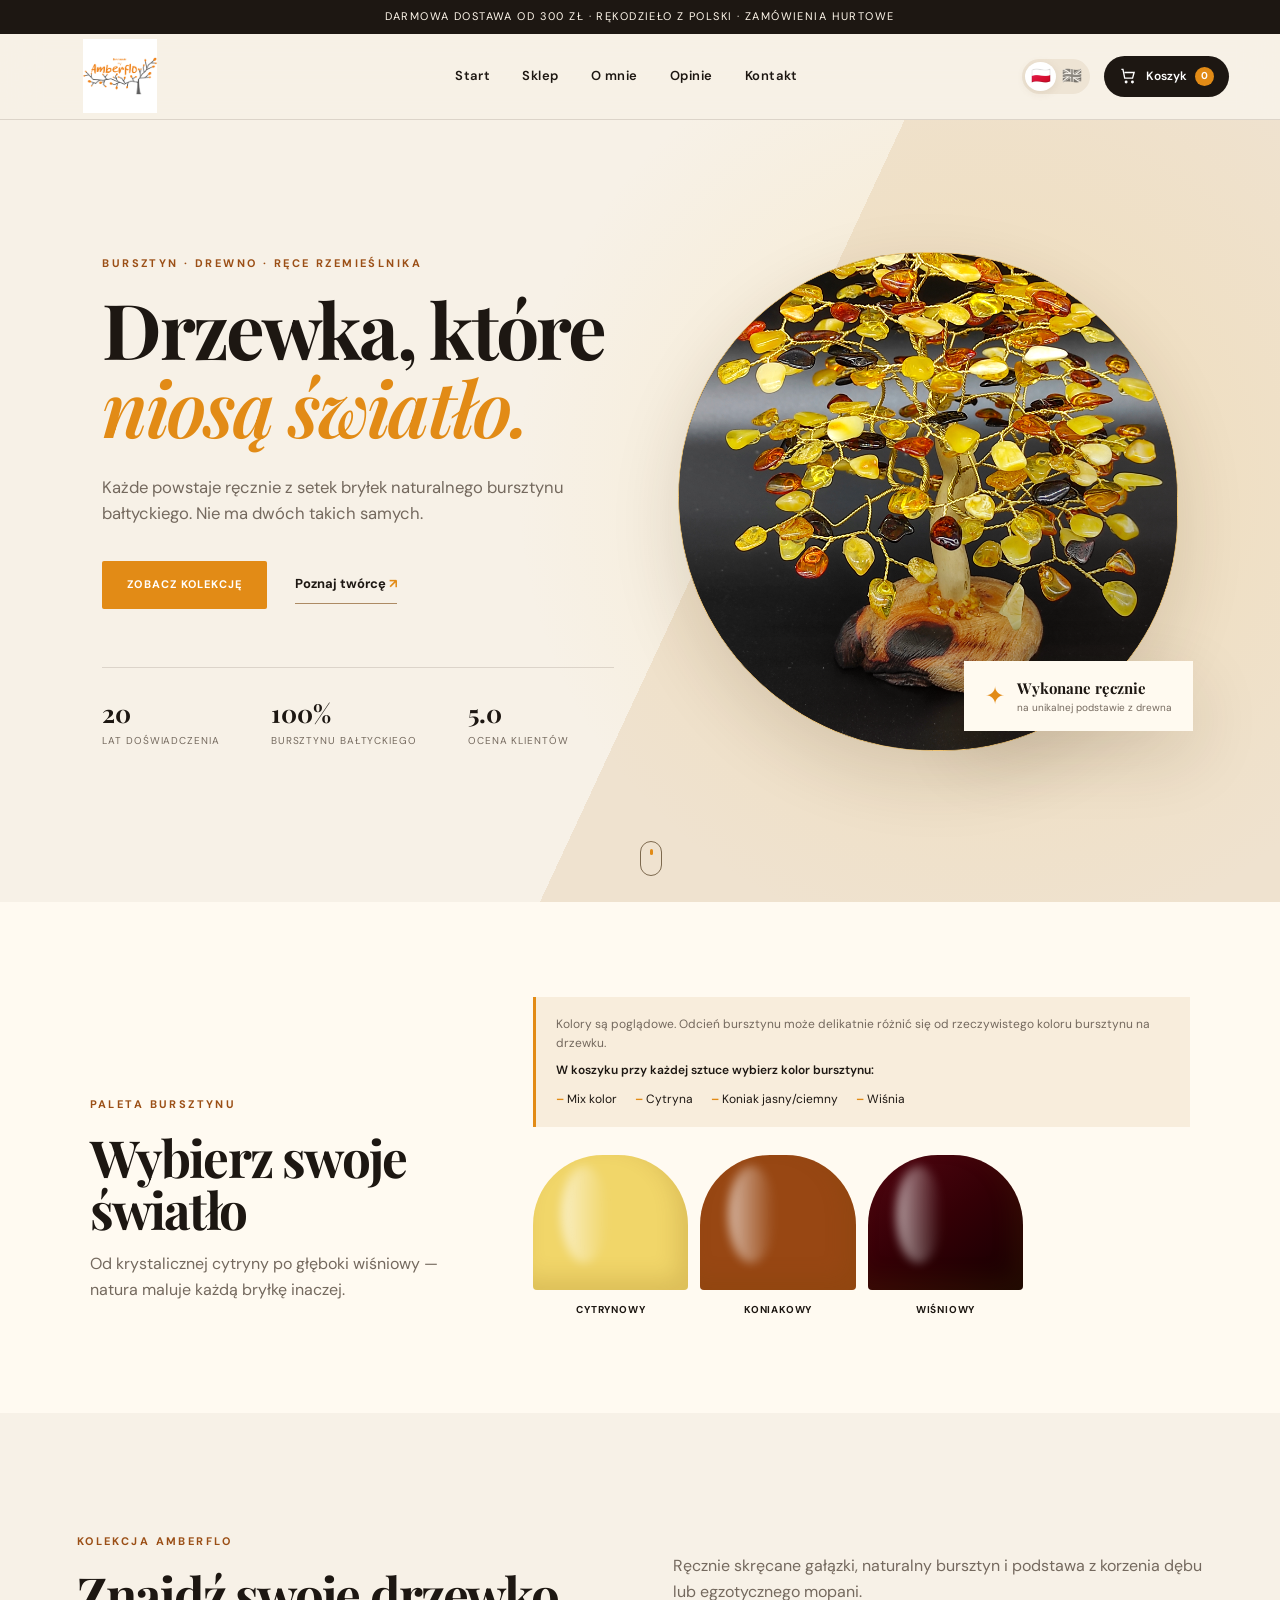
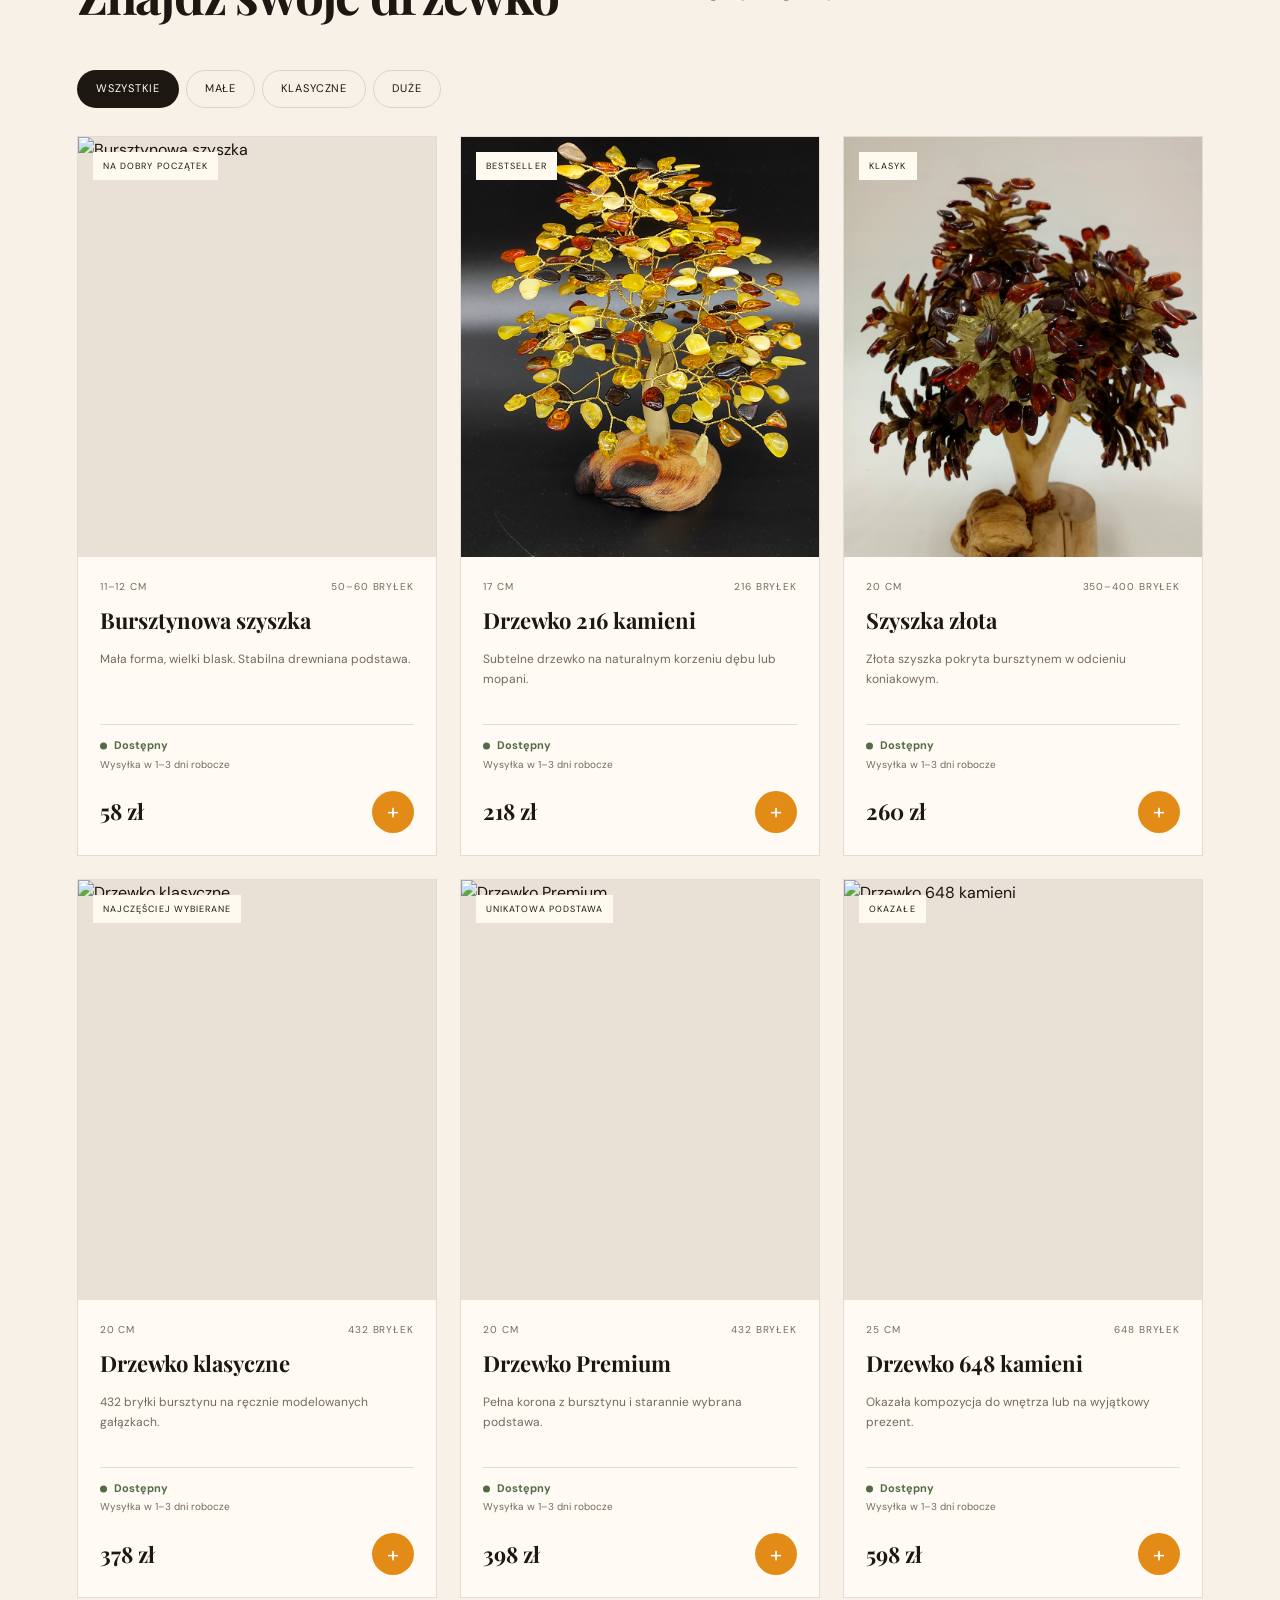
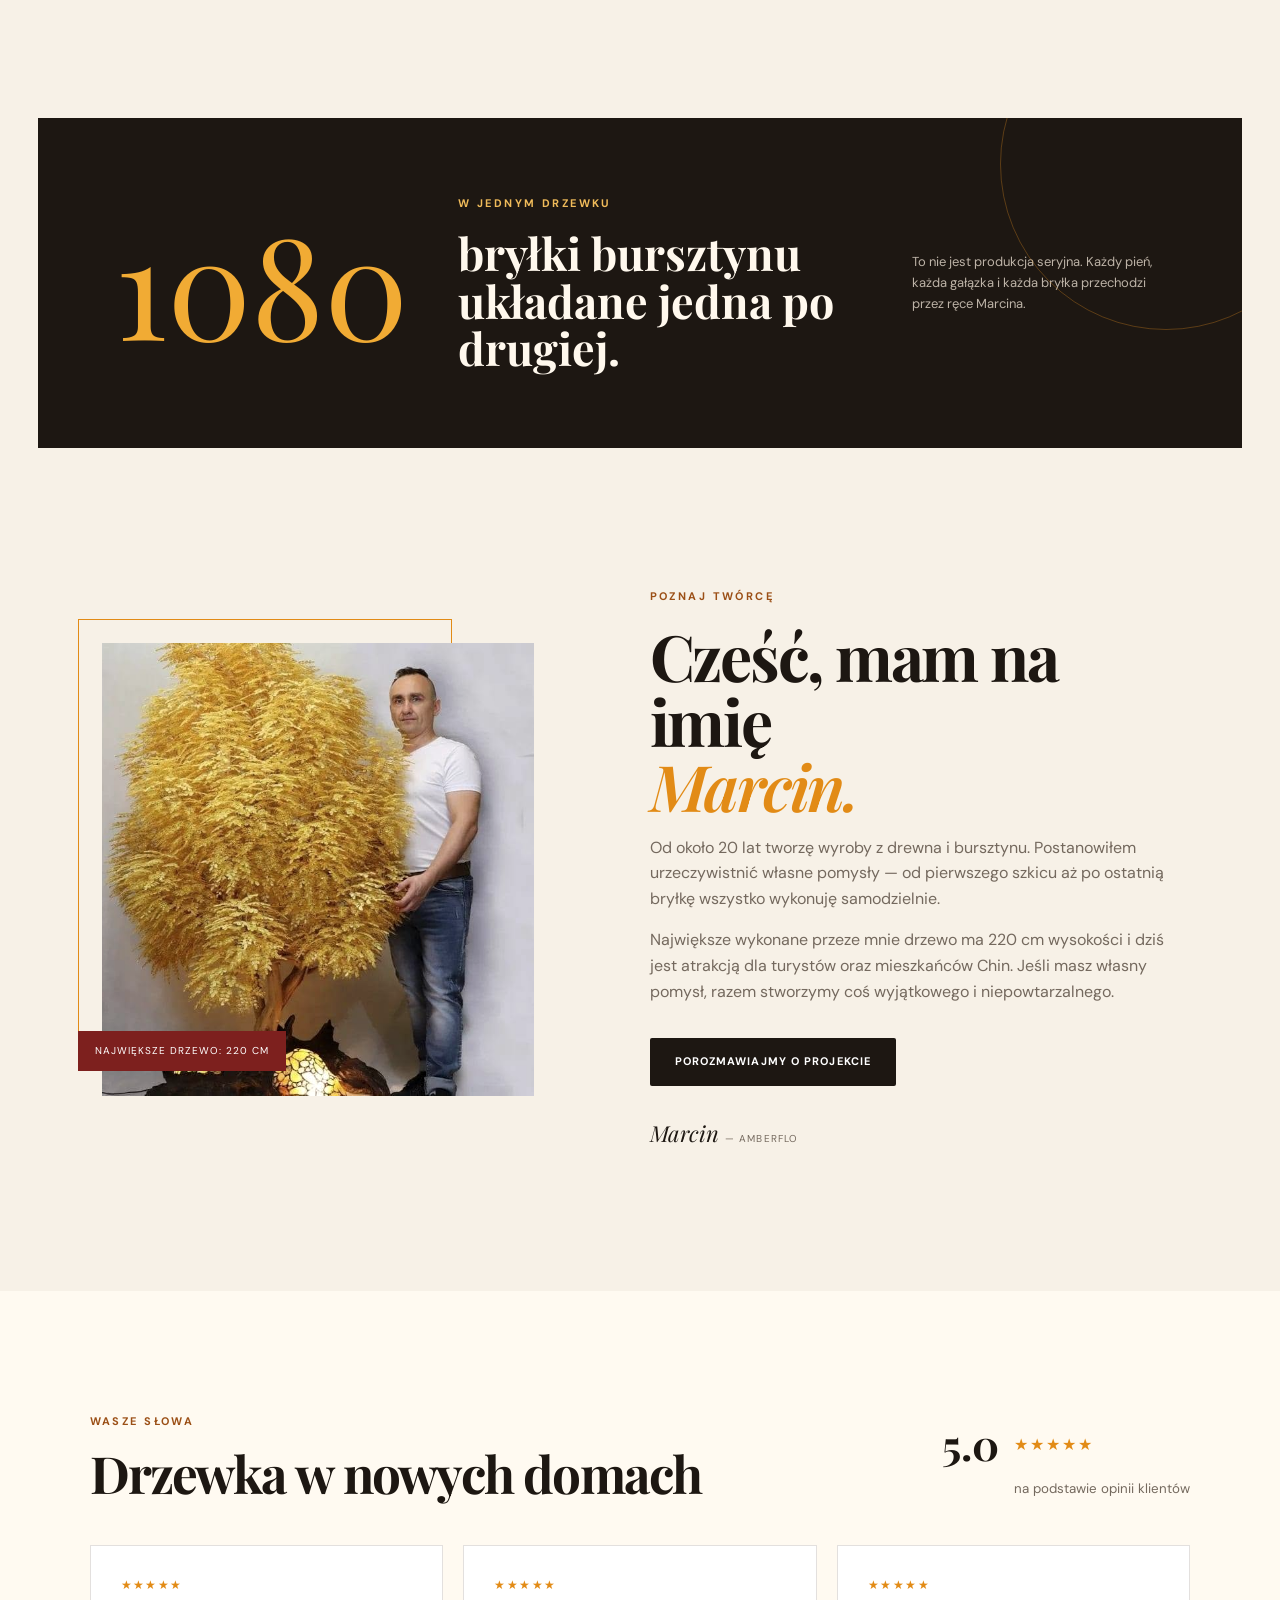
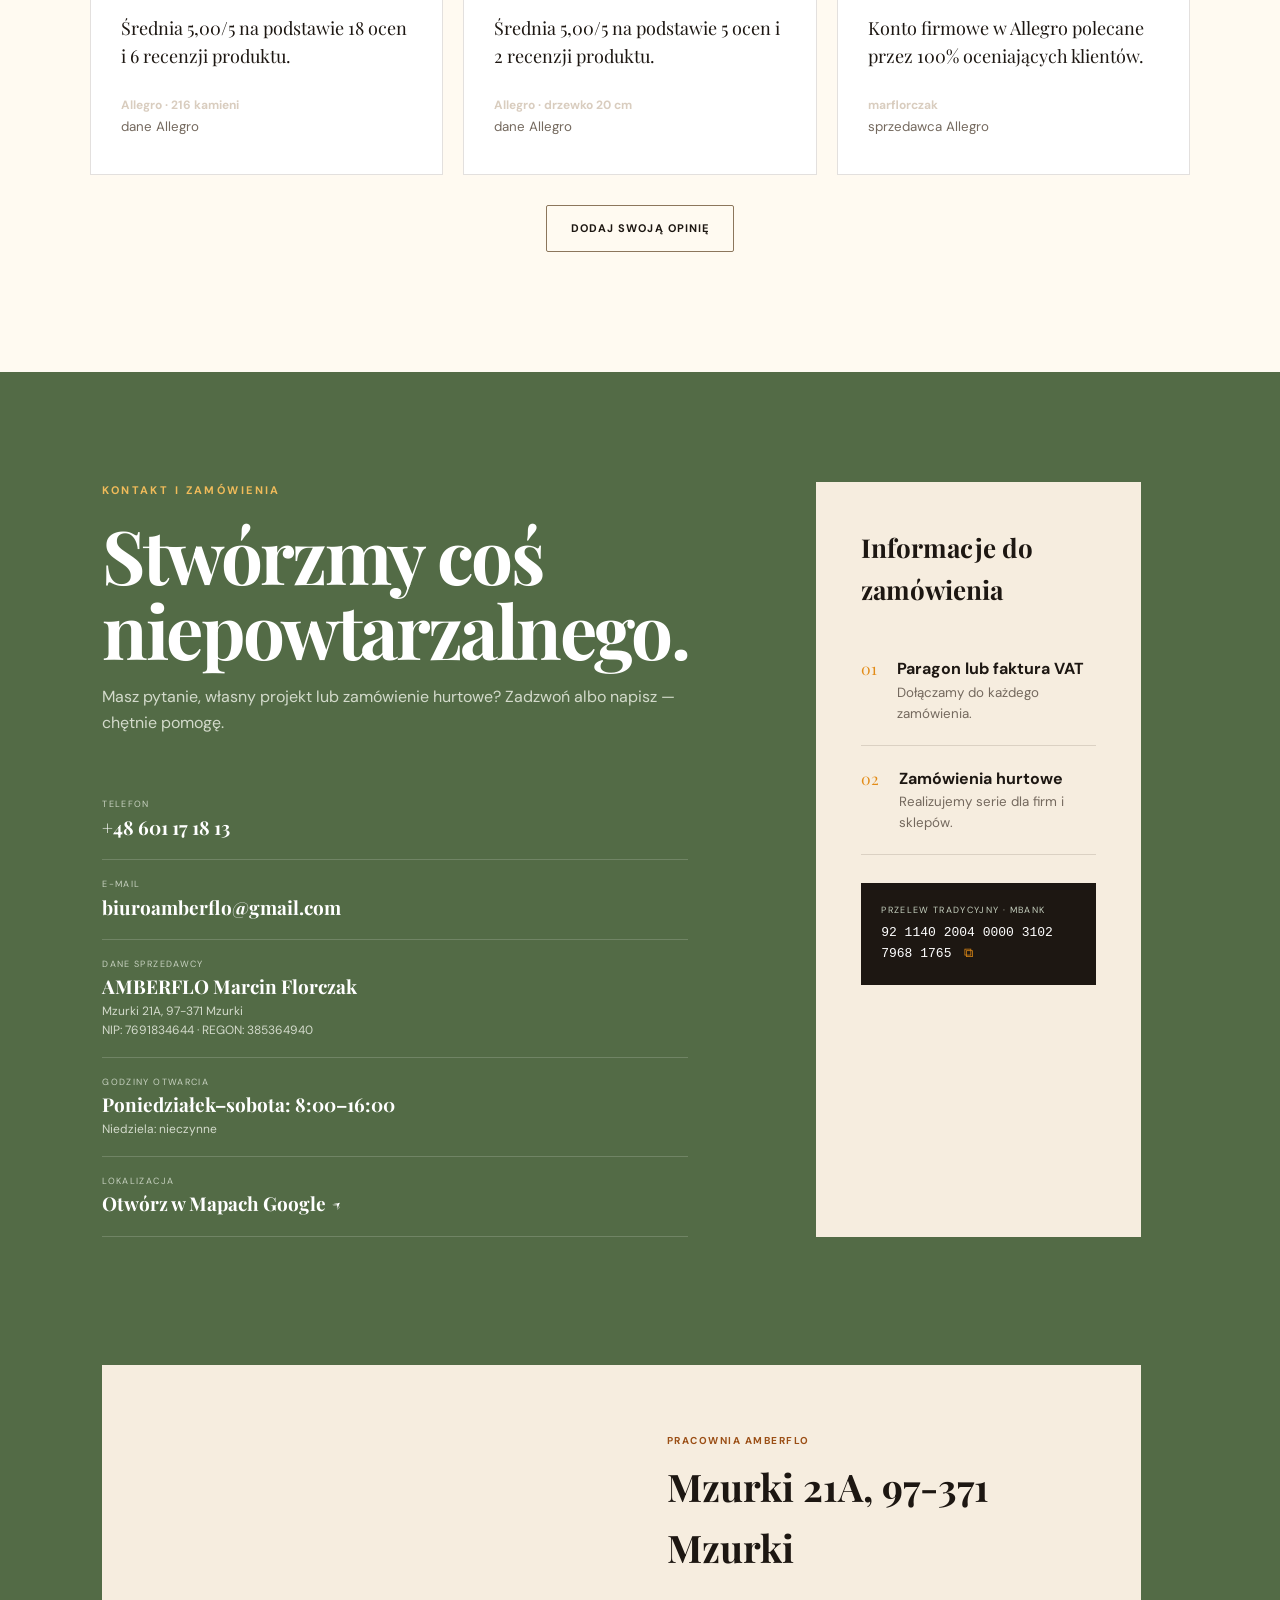
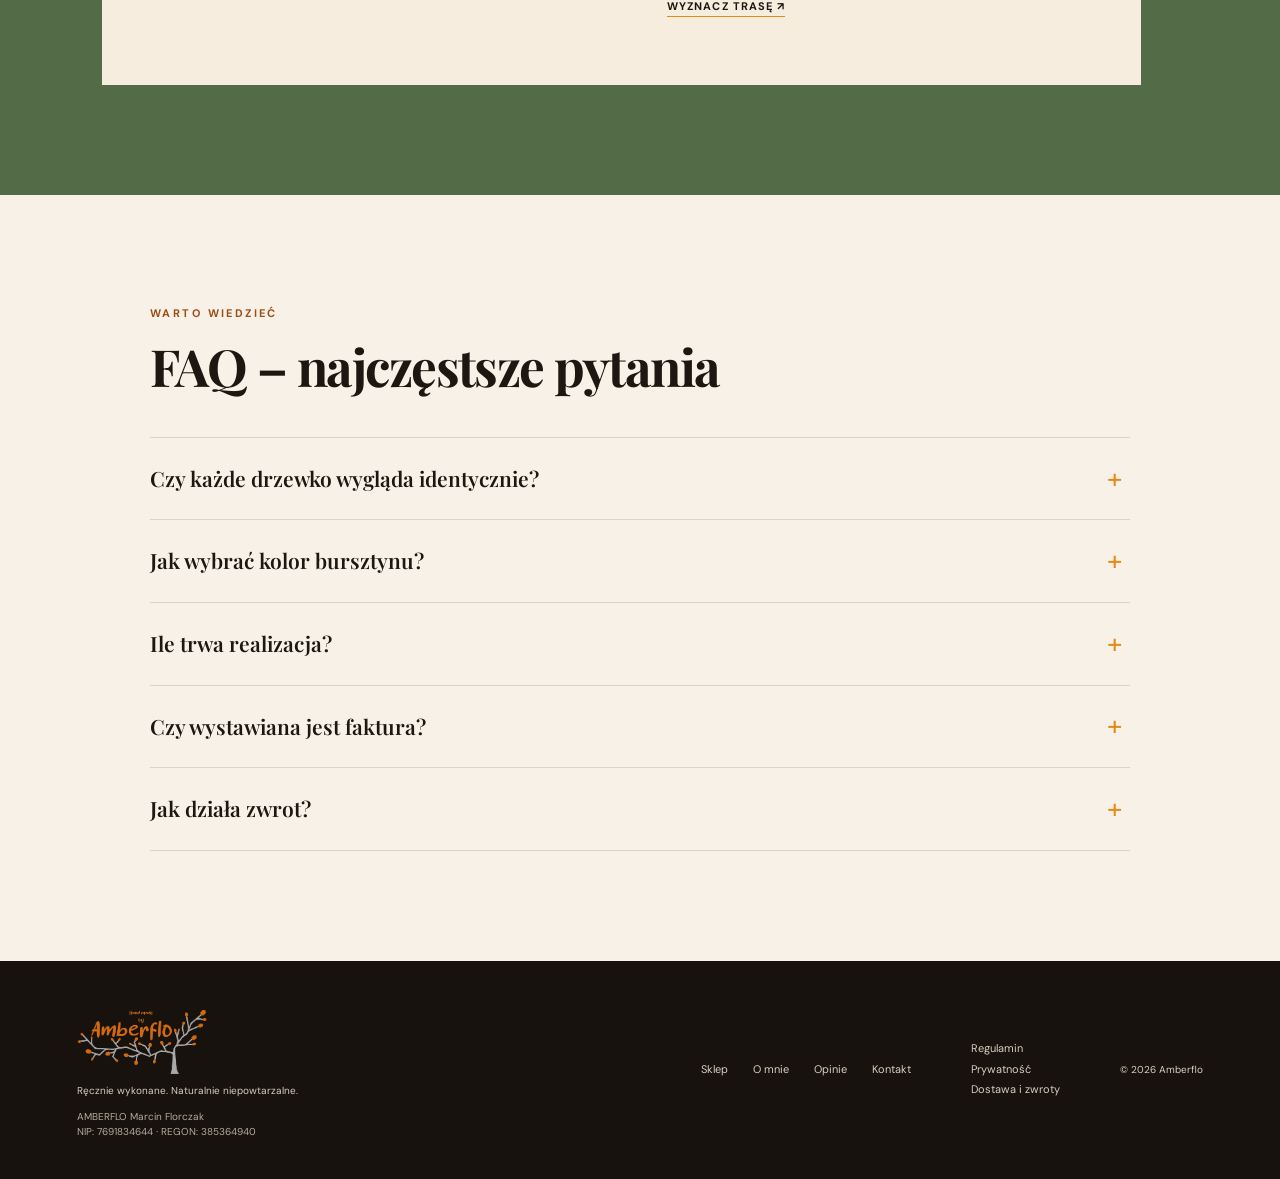
==== index.html @ eba9f3c6 "Lepsze opisy, dostepnosc produktow i FAQ" ====
<!doctype html>
<html lang="pl">
<head>
  <meta charset="UTF-8">
  <meta name="viewport" content="width=device-width, initial-scale=1.0">
  <meta name="description" content="Amberflo to ręcznie wykonywane drzewka szczęścia z naturalnego bursztynu bałtyckiego. Oryginalne dekoracje i prezenty tworzone w Polsce.">
  <meta name="robots" content="index,follow,max-image-preview:large">
  <meta name="theme-color" content="#1d1712">
  <meta property="og:type" content="website">
  <meta property="og:locale" content="pl_PL">
  <meta property="og:site_name" content="Amberflo">
  <meta property="og:title" content="Amberflo – drzewka szczęścia z bursztynu bałtyckiego">
  <meta property="og:description" content="Ręcznie wykonywane drzewka szczęścia z naturalnego bursztynu bałtyckiego – wyjątkowy prezent i dekoracja.">
  <meta property="og:url" content="https://amberflo.pl/">
  <meta property="og:image" content="https://amberflo.pl/assets/drzewko-216-glowne.webp">
  <meta property="og:image:alt" content="Ręcznie wykonane drzewko szczęścia z bursztynu Amberflo">
  <meta name="twitter:card" content="summary_large_image">
  <meta name="twitter:title" content="Amberflo – drzewka szczęścia z bursztynu">
  <meta name="twitter:description" content="Ręcznie wykonywane dekoracje z naturalnego bursztynu bałtyckiego.">
  <meta name="twitter:image" content="https://amberflo.pl/assets/drzewko-216-glowne.webp">
  <title>Amberflo – drzewka szczęścia z bursztynu bałtyckiego</title>
  <link rel="canonical" href="https://amberflo.pl/">
  <link rel="icon" href="/LOGO.png" type="image/png">
  <script type="application/ld+json">
  {
    "@context": "https://schema.org",
    "@graph": [
      {
        "@type": "WebSite",
        "@id": "https://amberflo.pl/#website",
        "url": "https://amberflo.pl/",
        "name": "Amberflo",
        "alternateName": "Amberflo Bursztyn",
        "inLanguage": "pl-PL"
      },
      {
        "@type": "OnlineStore",
        "@id": "https://amberflo.pl/#store",
        "name": "Amberflo",
        "legalName": "AMBERFLO Marcin Florczak",
        "url": "https://amberflo.pl/",
        "logo": "https://amberflo.pl/LOGO.png",
        "image": "https://amberflo.pl/assets/drzewko-216-glowne.webp",
        "description": "Ręcznie wykonywane drzewka szczęścia z naturalnego bursztynu bałtyckiego i drewna.",
        "email": "biuroamberflo@gmail.com",
        "telephone": "+48601171813",
        "taxID": "7691834644",
        "identifier": {
          "@type": "PropertyValue",
          "propertyID": "REGON",
          "value": "385364940"
        },
        "address": {
          "@type": "PostalAddress",
          "streetAddress": "Mzurki 21A",
          "postalCode": "97-371",
          "addressLocality": "Mzurki",
          "addressCountry": "PL"
        },
        "sameAs": [
          "https://allegro.pl/uzytkownik/marflorczak"
        ],
        "openingHoursSpecification": [
          {
            "@type": "OpeningHoursSpecification",
            "dayOfWeek": ["Monday", "Tuesday", "Wednesday", "Thursday", "Friday", "Saturday"],
            "opens": "08:00",
            "closes": "16:00"
          }
        ],
        "hasMerchantReturnPolicy": {
          "@type": "MerchantReturnPolicy",
          "applicableCountry": "PL",
          "returnPolicyCountry": "PL",
          "returnPolicyCategory": "https://schema.org/MerchantReturnFiniteReturnWindow",
          "merchantReturnDays": 14,
          "returnMethod": "https://schema.org/ReturnByMail",
          "returnFees": "https://schema.org/ReturnShippingFees"
        }
      }
    ]
  }
  </script>
  <link rel="preconnect" href="https://fonts.googleapis.com">
  <link rel="preconnect" href="https://fonts.gstatic.com" crossorigin>
  <link href="https://fonts.googleapis.com/css2?family=DM+Sans:wght@400;500;600;700&family=Playfair+Display:ital,wght@0,600;0,700;1,600&display=swap" rel="stylesheet">
  <link rel="stylesheet" href="styles.css?v=15">
  <link rel="stylesheet" href="map.css">
  <link rel="stylesheet" href="gallery.css">
  <link rel="stylesheet" href="shipping.css?v=5">
  <script src="config.js?v=5" defer></script>
  <script src="products.js" defer></script>
  <script src="app.js?v=23" defer></script>
  <script src="shipping.js?v=6" defer></script>
</head>
<body>
  <div class="announcement" data-i18n="announcement">Darmowa dostawa od 300 zł · Rękodzieło z Polski · Zamówienia hurtowe</div>

  <header class="site-header">
    <a class="brand" href="#start" aria-label="Amberflo — strona główna">
      <img src="LOGO.png" alt="Amberflo">
    </a>
    <button class="menu-toggle" aria-expanded="false" aria-label="Otwórz menu"><span></span><span></span></button>
    <nav class="main-nav" aria-label="Główna nawigacja">
      <a href="#start" data-i18n="navHome">Start</a>
      <a href="#sklep" data-i18n="navShop">Sklep</a>
      <a href="#o-mnie" data-i18n="navAbout">O mnie</a>
      <a href="#opinie" data-i18n="navReviews">Opinie</a>
      <a href="#kontakt" data-i18n="navContact">Kontakt</a>
    </nav>
    <div class="header-actions">
      <div class="language-switch" role="group" aria-label="Wybierz język">
        <button class="lang-btn active" data-lang="pl" aria-label="Polski" title="Polski">🇵🇱</button>
        <button class="lang-btn" data-lang="en" aria-label="English" title="English">🇬🇧</button>
      </div>
      <button class="cart-button" id="cartButton" aria-label="Otwórz koszyk">
        <svg viewBox="0 0 24 24" aria-hidden="true"><path d="M3 3h2l2.2 11h9.9l2-7H7M9 20a1 1 0 1 0 0-2 1 1 0 0 0 0 2Zm8 0a1 1 0 1 0 0-2 1 1 0 0 0 0 2Z"/></svg>
        <span data-i18n="cart">Koszyk</span><b id="cartCount">0</b>
      </button>
    </div>
  </header>

  <main>
    <section class="hero" id="start">
      <div class="hero-glow"></div>
      <div class="hero-copy reveal">
        <p class="eyebrow" data-i18n="heroEyebrow">Bursztyn · drewno · ręce rzemieślnika</p>
        <h1 data-i18n="heroTitle">Drzewka, które<br><em>niosą światło.</em></h1>
        <p class="hero-lead" data-i18n="heroLead">Każde powstaje ręcznie z setek bryłek naturalnego bursztynu bałtyckiego. Nie ma dwóch takich samych.</p>
        <div class="hero-buttons">
          <a class="button button-primary" href="#sklep" data-i18n="seeCollection">Zobacz kolekcję</a>
          <a class="text-link" href="#o-mnie"><span data-i18n="meetMaker">Poznaj twórcę</span> <b>↗</b></a>
        </div>
        <div class="hero-proof">
          <div><strong>20</strong><span data-i18n="years">lat doświadczenia</span></div>
          <div><strong>100%</strong><span data-i18n="balticAmber">bursztynu bałtyckiego</span></div>
          <div><strong>5.0</strong><span data-i18n="customerRating">ocena klientów</span></div>
        </div>
      </div>
      <div class="hero-visual reveal">
        <div class="hero-image-wrap">
          <img src="assets/drzewko-216-glowne.webp" alt="Ręcznie wykonane drzewko szczęścia z bursztynu">
          <span class="orbit orbit-one"></span><span class="orbit orbit-two"></span>
        </div>
        <div class="hero-note"><span>✦</span><p><b data-i18n="handmade">Wykonane ręcznie</b><small data-i18n="uniqueBase">na unikalnej podstawie z drewna</small></p></div>
      </div>
      <a class="scroll-cue" href="#sklep" aria-label="Przewiń do sklepu"><span></span></a>
    </section>

    <section class="color-story">
      <div class="color-intro reveal">
        <p class="eyebrow" data-i18n="amberPalette">Paleta bursztynu</p>
        <h2 data-i18n="chooseColor">Wybierz swoje światło</h2>
        <p data-i18n="colorText">Od krystalicznej cytryny po głęboki wiśniowy — natura maluje każdą bryłkę inaczej.</p>
      </div>
      <div class="color-options">
        <div class="color-guidance" data-i18n="colorOrderInfo">
          <p>Kolory są poglądowe. Odcień bursztynu może delikatnie różnić się od rzeczywistego koloru bursztynu na drzewku.</p>
          <p>W koszyku przy każdej sztuce wybierz kolor bursztynu:</p>
          <ul><li>Mix kolor</li><li>Cytryna</li><li>Koniak jasny/ciemny</li><li>Wiśnia</li></ul>
        </div>
        <div class="swatches" id="swatches"></div>
      </div>
    </section>

    <section class="shop-section" id="sklep">
      <div class="section-heading reveal">
        <div><p class="eyebrow" data-i18n="collectionEyebrow">Kolekcja Amberflo</p><h2 data-i18n="shopTitle">Znajdź swoje drzewko</h2></div>
        <p data-i18n="shopIntro">Ręcznie skręcane gałązki, naturalny bursztyn i podstawa z korzenia dębu lub egzotycznego mopani.</p>
      </div>
      <div class="filter-row" id="filterRow">
        <button class="filter active" data-filter="all" data-i18n="all">Wszystkie</button>
        <button class="filter" data-filter="small" data-i18n="small">Małe</button>
        <button class="filter" data-filter="classic" data-i18n="classic">Klasyczne</button>
        <button class="filter" data-filter="large" data-i18n="large">Duże</button>
      </div>
      <div class="product-grid" id="productGrid"></div>
    </section>

    <section class="craft-banner reveal">
      <div class="craft-number">1080</div>
      <div><p class="eyebrow light" data-i18n="inOneTree">W jednym drzewku</p><h2 data-i18n="piecesTitle">bryłki bursztynu<br>układane jedna po drugiej.</h2></div>
      <p data-i18n="piecesText">To nie jest produkcja seryjna. Każdy pień, każda gałązka i każda bryłka przechodzi przez ręce Marcina.</p>
    </section>

    <section class="about-section" id="o-mnie">
      <div class="about-photo reveal"><img src="Zdjęcie_profilowe.jpg" alt="Marcin, twórca Amberflo, przy dużym bursztynowym drzewie"><span class="photo-caption" data-i18n="largestTree">Największe drzewo: 220 cm</span></div>
      <div class="about-copy reveal">
        <p class="eyebrow" data-i18n="meetEyebrow">Poznaj twórcę</p>
        <h2><span data-i18n="hello">Cześć, mam na imię</span><br><em>Marcin.</em></h2>
        <p data-i18n="aboutP1">Od około 20 lat tworzę wyroby z drewna i bursztynu. Postanowiłem urzeczywistnić własne pomysły — od pierwszego szkicu aż po ostatnią bryłkę wszystko wykonuję samodzielnie.</p>
        <p data-i18n="aboutP2">Największe wykonane przeze mnie drzewo ma 220 cm wysokości i dziś jest atrakcją dla turystów oraz mieszkańców Chin. Jeśli masz własny pomysł, razem stworzymy coś wyjątkowego i niepowtarzalnego.</p>
        <a class="button button-dark" href="#kontakt" data-i18n="talkProject">Porozmawiajmy o projekcie</a>
        <div class="signature">Marcin <span>— Amberflo</span></div>
      </div>
    </section>

    <section class="reviews-section" id="opinie">
      <div class="reviews-head reveal">
        <div><p class="eyebrow" data-i18n="reviewsEyebrow">Wasze słowa</p><h2 data-i18n="reviewsTitle">Drzewka w nowych domach</h2></div>
        <div class="rating-summary"><strong>5.0</strong><span>★★★★★</span><small data-i18n="basedOn">na podstawie opinii klientów</small></div>
      </div>
      <div class="reviews-grid" id="reviewsGrid"></div>
      <button class="button button-outline" id="openReview" data-i18n="addReview">Dodaj swoją opinię</button>
    </section>

    <section class="contact-section" id="kontakt">
      <div class="contact-copy reveal">
        <p class="eyebrow light" data-i18n="contactEyebrow">Kontakt i zamówienia</p>
        <h2 data-i18n="contactTitle">Stwórzmy coś<br>niepowtarzalnego.</h2>
        <p data-i18n="contactLead">Masz pytanie, własny projekt lub zamówienie hurtowe? Zadzwoń albo napisz — chętnie pomogę.</p>
        <div class="contact-links">
          <a href="tel:+48601171813"><span>Telefon</span><b>+48 601 17 18 13</b></a>
          <a href="mailto:biuroamberflo@gmail.com"><span>E-mail</span><b>biuroamberflo@gmail.com</b></a>
          <div class="contact-business">
            <span data-i18n="sellerDetails">Dane sprzedawcy</span>
            <b>AMBERFLO Marcin Florczak</b>
            <small>Mzurki 21A, 97-371 Mzurki</small>
            <small>NIP: 7691834644 · REGON: 385364940</small>
          </div>
          <div class="contact-hours"><span data-i18n="openingHours">Godziny otwarcia</span><b data-i18n="openingHoursValue">Poniedziałek–sobota: 8:00–16:00</b><small data-i18n="closedSunday">Niedziela: nieczynne</small></div>
          <a href="https://share.google/VyxCHpI981VujpAzx" target="_blank" rel="noreferrer"><span data-i18n="location">Lokalizacja</span><b data-i18n="openMap">Otwórz w Mapach Google ↗</b></a>
        </div>
      </div>
      <div class="order-info reveal">
        <h3 data-i18n="orderInfo">Informacje do zamówienia</h3>
        <div class="info-row"><span>01</span><p><b data-i18n="invoiceTitle">Paragon lub faktura VAT</b><small data-i18n="invoiceText">Dołączamy do każdego zamówienia.</small></p></div>
        <div class="info-row"><span>02</span><p><b data-i18n="wholesaleTitle">Zamówienia hurtowe</b><small data-i18n="wholesaleText">Realizujemy serie dla firm i sklepów.</small></p></div>
        <div class="bank-box"><small data-i18n="bankTransfer">Przelew tradycyjny · mBank</small><button class="copy-account" data-account="92114020040000310279681765">92 1140 2004 0000 3102 7968 1765 <span>⧉</span></button></div>
      </div>
      <div class="map-card reveal">
        <iframe title="Lokalizacja firmy Amberflo" src="https://www.google.com/maps?q=Amberflo%20Marcin%20Florczak%2C%20Mzurki%2021A%2C%2097-371&output=embed" loading="lazy" referrerpolicy="no-referrer-when-downgrade"></iframe>
        <div><span data-i18n="workshop">Pracownia Amberflo</span><b>Mzurki 21A, 97-371 Mzurki</b><a href="https://share.google/VyxCHpI981VujpAzx" target="_blank" rel="noreferrer" data-i18n="directions">Wyznacz trasę ↗</a></div>
      </div>
    </section>

    <section class="faq-section" id="faq">
      <div class="faq-shell">
        <div class="faq-head reveal">
          <p class="eyebrow" data-i18n="faqEyebrow">Warto wiedzieć</p>
          <h2 data-i18n="faqTitle">FAQ – najczęstsze pytania</h2>
        </div>
        <div class="faq-list reveal">
          <details class="faq-item">
            <summary data-i18n="faqQ1">Czy każde drzewko wygląda identycznie?</summary>
            <div class="faq-answer" data-i18n="faqA1">Nie. Każde drzewko jest wykonywane ręcznie. Naturalna podstawa, kształt gałązek i ułożenie bursztynu mogą delikatnie różnić się od egzemplarza przedstawionego na zdjęciach.</div>
          </details>
          <details class="faq-item">
            <summary data-i18n="faqQ2">Jak wybrać kolor bursztynu?</summary>
            <div class="faq-answer" data-i18n="faqA2">Po dodaniu produktu do koszyka wybierz kolor osobno dla każdej sztuki: Mix kolor, Cytryna, Koniak jasny/ciemny lub Wiśnia. Przedstawione kolory są poglądowe.</div>
          </details>
          <details class="faq-item">
            <summary data-i18n="faqQ3">Ile trwa realizacja?</summary>
            <div class="faq-answer" data-i18n="faqA3">Aktualny czas realizacji jest podany przy każdym produkcie. Standardowo wysyłka następuje w ciągu 1–3 dni roboczych. Termin zamówień indywidualnych i hurtowych ustalamy osobno.</div>
          </details>
          <details class="faq-item">
            <summary data-i18n="faqQ4">Czy wystawiana jest faktura?</summary>
            <div class="faq-answer" data-i18n="faqA4">Tak. Podczas składania zamówienia możesz wybrać paragon albo fakturę VAT. Po wybraniu faktury pojawią się pola na dane nabywcy i NIP.</div>
          </details>
          <details class="faq-item">
            <summary data-i18n="faqQ5">Jak działa zwrot?</summary>
            <div class="faq-answer" data-i18n="faqA5">W przypadku standardowego produktu poinformuj nas o odstąpieniu w ciągu 14 dni od jego otrzymania, a następnie odeślij odpowiednio zabezpieczony produkt. Produkty wykonane według indywidualnej specyfikacji mogą nie podlegać zwrotowi. Szczegóły znajdziesz w dokumencie <a href="dostawa-i-zwroty.html">Dostawa i zwroty</a>.</div>
          </details>
        </div>
      </div>
    </section>
  </main>

  <footer>
    <div><img src="LOGO.png" alt="Amberflo"><p data-i18n="footerLine">Ręcznie wykonane. Naturalnie niepowtarzalne.</p><p class="footer-company-details">AMBERFLO Marcin Florczak<br>NIP: 7691834644 · REGON: 385364940</p></div>
    <nav><a href="#sklep" data-i18n="navShop">Sklep</a><a href="#o-mnie" data-i18n="navAbout">O mnie</a><a href="#opinie" data-i18n="navReviews">Opinie</a><a href="#kontakt" data-i18n="navContact">Kontakt</a></nav>
    <nav class="legal-links"><a href="regulamin.html">Regulamin</a><a href="polityka-prywatnosci.html">Prywatność</a><a href="dostawa-i-zwroty.html">Dostawa i zwroty</a></nav>
    <p>© <span id="year"></span> Amberflo</p>
  </footer>

  <div class="drawer-overlay" id="drawerOverlay"></div>
  <aside class="cart-drawer" id="cartDrawer" aria-hidden="true" aria-label="Koszyk">
    <div class="drawer-head"><div><p class="eyebrow" data-i18n="yourCart">Twój koszyk</p><h2 data-i18n="selectedTreasures">Wybrane skarby</h2></div><button class="icon-button" id="closeCart" aria-label="Zamknij koszyk">×</button></div>
    <div class="cart-items" id="cartItems"></div>
    <div class="cart-empty" id="cartEmpty"><span>◇</span><h3 data-i18n="emptyCart">Koszyk jest pusty</h3><p data-i18n="emptyText">Wybierz drzewko, które przyciągnęło Twój wzrok.</p></div>
    <div class="cart-summary" id="cartSummary">
      <div><span data-i18n="subtotal">Suma</span><strong id="cartTotal">0 zł</strong></div>
      <small data-i18n="deliveryCalc">Koszt dostawy obliczymy przy zamówieniu.</small>
      <button class="button button-primary full" id="checkoutButton" data-i18n="goCheckout">Przejdź do zamówienia</button>
    </div>
  </aside>

  <dialog class="modal" id="productModal"><button class="modal-close" aria-label="Zamknij">×</button><div id="productModalContent"></div></dialog>
  <dialog class="modal review-photo-modal" id="reviewPhotoModal">
    <button class="modal-close" aria-label="Zamknij">×</button>
    <div class="review-photo-stage">
      <button class="gallery-arrow prev" data-review-gallery-nav="-1" aria-label="Poprzednie zdjęcie">‹</button>
      <img id="reviewPhotoImage" src="" alt="Zdjęcie dodane do opinii">
      <button class="gallery-arrow next" data-review-gallery-nav="1" aria-label="Następne zdjęcie">›</button>
      <span class="gallery-counter" id="reviewPhotoCounter">1 / 1</span>
    </div>
    <div class="review-photo-thumbs" id="reviewPhotoThumbs"></div>
  </dialog>
  <dialog class="modal form-modal" id="reviewModal">
    <button class="modal-close" aria-label="Zamknij">×</button>
    <p class="eyebrow" data-i18n="yourOpinion">Twoja opinia</p><h2 data-i18n="shareExperience">Podziel się wrażeniami</h2>
    <form id="reviewForm">
      <label><span data-i18n="nameLabel">Imię</span><input name="name" required maxlength="50" autocomplete="name"></label>
      <label><span data-i18n="emailLabel">E-mail (nie będzie widoczny)</span><input name="email" type="email" required autocomplete="email"></label>
      <fieldset><legend data-i18n="ratingLabel">Ocena</legend><div class="star-input"><input type="radio" id="s5" name="rating" value="5" checked><label for="s5">★</label><input type="radio" id="s4" name="rating" value="4"><label for="s4">★</label><input type="radio" id="s3" name="rating" value="3"><label for="s3">★</label><input type="radio" id="s2" name="rating" value="2"><label for="s2">★</label><input type="radio" id="s1" name="rating" value="1"><label for="s1">★</label></div></fieldset>
      <label><span data-i18n="reviewLabel">Treść opinii</span><textarea name="content" rows="5" required minlength="5" maxlength="700"></textarea></label>
      <label class="review-photo-field"><span data-i18n="reviewPhotosLabel">Zdjęcia do opinii</span><input name="photos" type="file" accept="image/jpeg,image/png,image/webp,image/gif,image/avif" multiple><small data-i18n="reviewPhotosHint">Możesz dodać maksymalnie 4 zdjęcia: JPG, PNG, WEBP, GIF lub AVIF. Jedno zdjęcie maks. 8 MB.</small></label>
      <button class="button button-primary full" type="submit" data-i18n="sendReview">Wyślij opinię</button>
      <p class="form-status" id="reviewStatus"></p>
    </form>
  </dialog>

  <dialog class="modal form-modal checkout-modal" id="checkoutModal">
    <button class="modal-close" aria-label="Zamknij">×</button>
    <p class="eyebrow" data-i18n="checkoutEyebrow">Finalizacja</p><h2 data-i18n="orderTitle">Dane zamówienia</h2>
    <form id="checkoutForm">
      <div class="form-grid"><label><span data-i18n="nameLabel">Imię i nazwisko</span><input name="name" required autocomplete="name"></label><label><span data-i18n="phoneLabel">Telefon</span><input name="phone" required autocomplete="tel"></label></div>
      <label><span>E-mail</span><input name="email" type="email" required autocomplete="email"></label>
      <label><span data-i18n="addressLabel">Adres dostawy</span><textarea name="address" rows="3" required autocomplete="street-address"></textarea></label>
      <fieldset class="document-choice">
        <legend data-i18n="documentLabel">Dokument sprzedaży</legend>
        <label class="payment-option"><input type="radio" name="document_type" value="receipt" checked><span><b data-i18n="receiptOption">Paragon</b><small data-i18n="receiptHint">Dla osoby prywatnej</small></span></label>
        <label class="payment-option"><input type="radio" name="document_type" value="invoice"><span><b data-i18n="invoiceOption">Faktura VAT</b><small data-i18n="invoiceHint">Dla firmy lub działalności</small></span></label>
      </fieldset>
      <section class="invoice-fields" id="invoiceFields" hidden>
        <p class="invoice-fields-title" data-i18n="invoiceDataTitle">Dane nabywcy do faktury</p>
        <label><span data-i18n="invoiceNameLabel">Nazwa firmy / nabywcy</span><input name="invoice_name" autocomplete="organization"></label>
        <label><span data-i18n="nipLabel">NIP (10 cyfr)</span><input name="tax_id" inputmode="numeric" maxlength="10" pattern="[0-9]{10}" autocomplete="off"></label>
        <label><span data-i18n="invoiceAddressLabel">Adres do faktury</span><textarea name="invoice_address" rows="3" autocomplete="billing street-address"></textarea></label>
      </section>
      <label><span>Sposób dostawy</span><select name="shipping_method" id="shippingMethod" required></select></label>
      <section class="inpost-point-picker" id="inpostPointPicker" hidden>
        <label><span>Kod Paczkomatu InPost</span><input name="inpost_point_name" id="inpostPointName" placeholder="np. GDA01N" autocomplete="off"></label>
        <input name="inpost_point_address" id="inpostPointAddress" type="hidden">
        <button class="button inpost-map-button" id="openInpostMap" type="button">Wybierz Paczkomat na mapie</button>
        <p class="selected-inpost-point" id="selectedInpostPoint" aria-live="polite"></p>
      </section>
      <label><span data-i18n="notesLabel">Uwagi do zamówienia</span><textarea name="notes" rows="2" placeholder="np. jaśniejsza podstawa, dedykacja, termin realizacji" data-i18n-placeholder="notesPlaceholder"></textarea></label>
      <div class="shipping-summary"><div><span>Produkty</span><b id="checkoutProductsTotal">0 zł</b></div><div><span>Dostawa</span><b id="checkoutShippingTotal">0 zł</b></div><div class="shipping-grand-total"><span>Razem</span><b id="checkoutGrandTotal">0 zł</b></div></div>
      <fieldset><legend data-i18n="paymentLabel">Metoda płatności</legend><label class="payment-option"><input type="radio" name="payment" value="online" checked><span><b data-i18n="onlinePayment">Karta / BLIK / Przelewy24</b><small>Stripe Checkout</small></span></label><label class="payment-option"><input type="radio" name="payment" value="transfer"><span><b data-i18n="traditionalTransfer">Przelew tradycyjny</b><small>mBank · 92 1140 2004 0000 3102 7968 1765</small></span></label></fieldset>
      <label class="legal-consent"><input type="checkbox" name="legal" required><span data-i18n="consentText">Akceptuję <a href="regulamin.html" target="_blank">regulamin</a> oraz zapoznałem/am się z <a href="polityka-prywatnosci.html" target="_blank">polityką prywatności</a> i zasadami <a href="dostawa-i-zwroty.html" target="_blank">dostaw i zwrotów</a>.</span></label>
      <button class="button button-primary full" type="submit" data-i18n="placeOrder">Złóż zamówienie</button>
      <p class="form-status" id="checkoutStatus"></p>
    </form>
  </dialog>

  <dialog class="modal inpost-map-modal" id="inpostMapModal">
    <button class="modal-close" aria-label="Zamknij">×</button>
    <p class="eyebrow">PUNKT ODBIORU</p>
    <h2>Wybierz Paczkomat InPost</h2>
    <div class="inpost-map-host" id="inpostMapHost"><p>Wczytywanie mapy…</p></div>
  </dialog>

  <div class="toast" id="toast" role="status"></div>
</body>
</html>
---- styles.css ----
:root{--ink:#1d1712;--paper:#f7f1e7;--cream:#fffaf1;--amber:#e28b16;--honey:#e5aa3f;--lemon:#f1cc57;--cognac:#9b4f16;--cherry:#7d201e;--milky:#f0dfbd;--green:#536b46;--muted:#74695e;--line:rgba(57,40,24,.14);--shadow:0 24px 70px rgba(60,36,12,.14);--serif:'Playfair Display',Georgia,serif;--sans:'DM Sans',Arial,sans-serif}
*{box-sizing:border-box}html{scroll-behavior:smooth;scroll-padding-top:90px}body{margin:0;color:var(--ink);background:var(--paper);font-family:var(--sans);font-size:16px;line-height:1.6;overflow-x:hidden}body.no-scroll{overflow:hidden}a{color:inherit;text-decoration:none}button,input,textarea{font:inherit}button{color:inherit}img{display:block;max-width:100%}.announcement{padding:8px 20px;background:var(--ink);color:#fff7eb;text-align:center;font-size:11px;letter-spacing:.13em;text-transform:uppercase}.site-header{height:86px;padding:0 clamp(22px,4vw,72px);display:grid;grid-template-columns:180px 1fr auto;align-items:center;gap:28px;background:rgba(247,241,231,.92);backdrop-filter:blur(18px);border-bottom:1px solid var(--line);position:sticky;top:0;z-index:50}.brand{width:138px;height:74px;display:flex;align-items:center}.brand img{width:100%;height:100%;object-fit:contain}.main-nav{justify-self:center;display:flex;gap:clamp(20px,2.5vw,42px);font-size:13px;font-weight:600;letter-spacing:.04em}.main-nav a{position:relative;padding:10px 0}.main-nav a:after{content:"";position:absolute;left:0;right:100%;bottom:4px;height:1px;background:var(--amber);transition:.3s}.main-nav a:hover:after{right:0}.header-actions{display:flex;align-items:center;gap:14px}.language-switch{display:flex;background:#eee4d4;border-radius:20px;padding:3px}.lang-btn{width:31px;height:29px;border:0;background:transparent;border-radius:50%;cursor:pointer;filter:grayscale(1);opacity:.55}.lang-btn.active{background:#fff;filter:none;opacity:1;box-shadow:0 2px 8px #8a6c4424}.cart-button{display:flex;align-items:center;gap:8px;border:0;background:var(--ink);color:#fff;border-radius:99px;padding:11px 15px;cursor:pointer;font-size:12px;font-weight:600}.cart-button svg{width:19px;fill:none;stroke:currentColor;stroke-width:1.7}.cart-button b{min-width:19px;height:19px;display:grid;place-items:center;background:var(--amber);color:#fff;border-radius:50%;font-size:10px}.menu-toggle{display:none;border:0;background:none}.hero{min-height:calc(100vh - 118px);position:relative;display:grid;grid-template-columns:1.03fr .97fr;align-items:center;gap:5vw;padding:7vh clamp(24px,8vw,140px) 9vh;isolation:isolate;overflow:hidden}.hero:before{content:"";position:absolute;inset:0;background:radial-gradient(circle at 77% 46%,#f2c96824 0 15%,transparent 44%),linear-gradient(115deg,transparent 55%,#efe2cf 55%);z-index:-2}.hero-glow{position:absolute;width:440px;height:440px;right:11%;top:18%;border-radius:50%;background:radial-gradient(circle,#f7cd5e62,transparent 68%);filter:blur(6px);z-index:-1}.eyebrow{margin:0 0 17px;color:var(--cognac);font-size:11px;letter-spacing:.22em;text-transform:uppercase;font-weight:700}.eyebrow.light{color:#f0bb5a}.hero h1,.section-heading h2,.color-intro h2,.about-copy h2,.reviews-head h2,.contact-copy h2,.drawer-head h2,.modal h2{font-family:var(--serif);font-size:clamp(48px,6vw,88px);line-height:1.02;letter-spacing:-.035em;margin:0}.hero h1 em,.about-copy h2 em{color:var(--amber);font-weight:600}.hero-lead{max-width:570px;color:var(--muted);font-size:clamp(16px,1.3vw,19px);margin:28px 0 34px}.hero-buttons{display:flex;align-items:center;gap:28px}.button{border:1px solid transparent;border-radius:2px;padding:14px 24px;display:inline-flex;align-items:center;justify-content:center;gap:8px;text-transform:uppercase;letter-spacing:.1em;font-size:11px;font-weight:700;cursor:pointer;transition:.25s}.button-primary{background:var(--amber);color:#fff}.button-primary:hover{background:var(--cognac);transform:translateY(-2px)}.button-dark{background:var(--ink);color:#fff}.button-outline{background:transparent;border-color:#8c765c}.button.full{width:100%}.text-link{font-size:13px;font-weight:700;border-bottom:1px solid #ad8b64;padding:8px 0}.text-link b{color:var(--amber)}.hero-proof{display:flex;gap:clamp(25px,4vw,58px);margin-top:58px;padding-top:25px;border-top:1px solid var(--line);max-width:620px}.hero-proof div{display:flex;flex-direction:column}.hero-proof strong{font-family:var(--serif);font-size:25px}.hero-proof span{color:var(--muted);font-size:10px;text-transform:uppercase;letter-spacing:.09em}.hero-visual{position:relative;display:grid;place-items:center}.hero-image-wrap{width:min(39vw,570px);aspect-ratio:1;border-radius:50% 50% 48% 52%;overflow:hidden;position:relative;background:#20160f;box-shadow:var(--shadow);border:1px solid #f0c574}.hero-image-wrap img{width:100%;height:100%;object-fit:cover;image-rendering:auto;transform:scale(1.02);filter:saturate(1.08) contrast(1.06)}.hero-image-wrap:after{content:"";position:absolute;inset:0;background:linear-gradient(145deg,transparent 50%,#160d0875)}.hero-note{position:absolute;right:-3%;bottom:4%;background:#fffaf0;padding:15px 21px;display:flex;gap:12px;align-items:center;box-shadow:var(--shadow)}.hero-note>span{color:var(--amber);font-size:24px}.hero-note p{display:flex;flex-direction:column;margin:0}.hero-note b{font-family:var(--serif);font-size:15px}.hero-note small{color:var(--muted);font-size:10px}.scroll-cue{position:absolute;bottom:26px;left:50%;width:22px;height:35px;border:1px solid #7d694e;border-radius:14px}.scroll-cue span{display:block;width:3px;height:6px;background:var(--amber);border-radius:2px;margin:7px auto;animation:scroll 1.8s infinite}@keyframes scroll{50%{transform:translateY(12px);opacity:.25}}.color-story{background:var(--cream);padding:95px clamp(24px,7vw,120px);display:grid;grid-template-columns:.7fr 1.3fr;gap:7vw;align-items:end}.color-intro h2,.section-heading h2,.reviews-head h2{font-size:clamp(38px,4vw,60px)}.color-intro>p:last-child{color:var(--muted);max-width:460px}.swatches{display:grid;grid-template-columns:repeat(7,1fr);gap:9px}.swatch{cursor:default}.swatch-color{height:135px;border-radius:70px 70px 4px 4px;margin-bottom:12px;position:relative;overflow:hidden;box-shadow:inset -12px -10px 25px #2d16032e}.swatch-color:before{content:"";position:absolute;width:30%;height:72%;left:18%;top:8%;background:linear-gradient(90deg,#fff9,transparent);border-radius:50%;filter:blur(5px)}.swatch b{font-size:10px;text-transform:uppercase;letter-spacing:.08em}.shop-section{padding:120px clamp(24px,6vw,100px)}.section-heading{display:flex;align-items:end;justify-content:space-between;gap:50px}.section-heading>p{color:var(--muted);max-width:530px}.filter-row{display:flex;gap:7px;margin:50px 0 28px}.filter{border:1px solid var(--line);background:transparent;padding:9px 18px;border-radius:99px;font-size:11px;text-transform:uppercase;letter-spacing:.08em;cursor:pointer}.filter.active,.filter:hover{background:var(--ink);color:#fff}.product-grid{display:grid;grid-template-columns:repeat(3,1fr);gap:23px}.product-card{background:#fffaf3;border:1px solid var(--line);position:relative;transition:.35s;overflow:hidden}.product-card:hover{transform:translateY(-6px);box-shadow:var(--shadow)}.product-image{height:420px;background:radial-gradient(circle,#ecdcae,transparent 61%),#e8dfd2;display:grid;place-items:center;overflow:hidden;position:relative;cursor:pointer}.product-image img{width:100%;height:100%;object-fit:cover;filter:saturate(1.06) contrast(1.04);transition:.5s}.product-card:hover .product-image img{transform:scale(1.045)}.product-badge{position:absolute;top:15px;left:15px;background:#fffaf0;padding:7px 10px;font-size:9px;letter-spacing:.12em;text-transform:uppercase;z-index:1}.product-info{padding:22px}.product-meta{display:flex;justify-content:space-between;color:var(--muted);font-size:10px;text-transform:uppercase;letter-spacing:.09em}.product-info h3{font-family:var(--serif);font-size:22px;margin:8px 0 4px}.product-description{color:var(--muted);font-size:12px;min-height:39px}.product-bottom{display:flex;justify-content:space-between;align-items:center;margin-top:18px}.price{font-family:var(--serif);font-size:22px}.add-cart{width:42px;height:42px;border-radius:50%;border:0;background:var(--amber);color:#fff;font-size:22px;cursor:pointer;transition:.2s}.add-cart:hover{background:var(--ink);transform:rotate(8deg)}.source-note{font-size:10px;color:#8c7e70;margin-top:22px}.craft-banner{margin:0 clamp(24px,3vw,50px);background:var(--ink);color:#fff8ed;min-height:330px;padding:60px clamp(30px,6vw,90px);display:grid;grid-template-columns:.55fr 1.2fr .75fr;gap:50px;align-items:center;position:relative;overflow:hidden}.craft-banner:after{content:"";position:absolute;width:330px;height:330px;border:1px solid #dc8a1f53;border-radius:50%;right:-90px;top:-120px}.craft-number{font-family:var(--serif);font-size:clamp(80px,11vw,160px);color:#f1ab34;line-height:1}.craft-banner h2{font-family:var(--serif);font-size:clamp(30px,3.5vw,50px);line-height:1.06;margin:0}.craft-banner>p{color:#bdb3a7;font-size:13px}.about-section{padding:140px clamp(24px,8vw,140px);display:grid;grid-template-columns:.9fr 1.1fr;gap:9vw;align-items:center}.about-photo{position:relative}.about-photo:before{content:"";position:absolute;width:86%;height:92%;left:-24px;top:-24px;border:1px solid var(--amber);z-index:-1}.about-photo img{width:100%;aspect-ratio:1/1.05;object-fit:cover;filter:saturate(.82) contrast(1.04)}.photo-caption{position:absolute;left:-24px;bottom:25px;background:var(--cherry);color:#fff;padding:12px 17px;font-size:10px;text-transform:uppercase;letter-spacing:.1em}.about-copy h2{font-size:clamp(46px,5vw,75px)}.about-copy>p:not(.eyebrow){color:var(--muted);max-width:650px}.about-copy .button{margin-top:18px}.signature{margin-top:30px;font-family:var(--serif);font-style:italic;font-size:22px}.signature span{font-family:var(--sans);font-style:normal;font-size:10px;text-transform:uppercase;letter-spacing:.12em;color:var(--muted)}.reviews-section{padding:120px clamp(24px,7vw,120px);background:var(--cream);text-align:center}.reviews-head{display:flex;justify-content:space-between;text-align:left;align-items:end}.rating-summary{display:grid;grid-template-columns:auto auto;gap:0 15px;align-items:center}.rating-summary strong{font-family:var(--serif);font-size:42px}.rating-summary span{color:var(--amber);letter-spacing:.12em}.rating-summary small{grid-column:2;color:var(--muted)}.reviews-grid{display:grid;grid-template-columns:repeat(3,1fr);gap:20px;margin:45px 0 30px;text-align:left}.review-card{background:#fff;padding:30px;min-height:230px;border:1px solid var(--line)}.review-stars{color:var(--amber);letter-spacing:.12em;font-size:12px}.review-card blockquote{font-family:var(--serif);font-size:18px;line-height:1.55;margin:20px 0}.review-card footer{display:block;padding:0;border:0;background:none}.review-card footer b{font-size:12px}.review-card footer small{display:block;color:var(--muted)}.contact-section{padding:110px clamp(24px,8vw,140px);background:var(--green);color:#fff;display:grid;grid-template-columns:1.1fr .9fr;gap:10vw}.contact-copy h2{font-size:clamp(48px,5.8vw,80px)}.contact-lead,.contact-copy>p:last-of-type{color:#d3dacb;max-width:600px}.contact-links{margin-top:45px}.contact-links a{display:flex;flex-direction:column;padding:17px 0;border-bottom:1px solid #ffffff2b}.contact-links span,.bank-box small{font-size:9px;text-transform:uppercase;letter-spacing:.15em;color:#c7d1c0}.contact-links b{font-family:var(--serif);font-size:19px}.order-info{background:#f6eddf;color:var(--ink);padding:45px}.order-info h3{font-family:var(--serif);font-size:26px;margin-top:0}.info-row{display:flex;gap:20px;padding:20px 0;border-bottom:1px solid var(--line)}.info-row>span{color:var(--amber);font-family:var(--serif)}.info-row p{display:flex;flex-direction:column;margin:0}.info-row small{color:var(--muted)}.bank-box{margin-top:28px;padding:20px;background:var(--ink);color:#fff}.bank-box small{display:block;margin-bottom:6px}.copy-account{border:0;background:none;color:#fff;padding:0;cursor:pointer;font-family:monospace;font-size:13px;text-align:left}.copy-account span{color:var(--amber);margin-left:5px}footer{padding:40px clamp(24px,6vw,100px);display:grid;grid-template-columns:1fr auto auto;gap:60px;align-items:center;background:#17120e;color:#d9cdbf}footer>div img{width:85px;height:55px;object-fit:cover;object-position:left;filter:brightness(2.5) grayscale(1)}footer>div p{font-size:10px;margin:0}footer nav{display:flex;gap:25px;font-size:11px}footer>p{font-size:10px}.drawer-overlay{position:fixed;inset:0;background:#0b0705a8;z-index:80;opacity:0;pointer-events:none;transition:.3s}.drawer-overlay.open{opacity:1;pointer-events:auto}.cart-drawer{position:fixed;z-index:90;right:0;top:0;width:min(480px,100%);height:100vh;background:var(--cream);padding:35px;transform:translateX(105%);transition:.4s cubic-bezier(.77,0,.18,1);display:flex;flex-direction:column}.cart-drawer.open{transform:none}.drawer-head{display:flex;justify-content:space-between}.drawer-head h2{font-size:35px}.icon-button,.modal-close{border:0;background:none;font-size:32px;cursor:pointer}.cart-items{flex:1;overflow:auto;margin-top:24px}.cart-item{display:grid;grid-template-columns:78px 1fr auto;gap:15px;padding:16px 0;border-bottom:1px solid var(--line)}.cart-item img{width:78px;height:88px;object-fit:cover}.cart-item h4{font-family:var(--serif);margin:0}.cart-item small{color:var(--muted)}.qty-control{display:flex;align-items:center;gap:10px;margin-top:9px}.qty-control button{width:25px;height:25px;border:1px solid var(--line);background:transparent}.remove-item{border:0;background:none;color:var(--cherry);font-size:18px;cursor:pointer}.cart-empty{text-align:center;margin:auto;display:none}.cart-empty span{font-size:60px;color:var(--amber)}.cart-empty h3{font-family:var(--serif);font-size:25px}.cart-empty p{color:var(--muted)}.cart-summary{border-top:1px solid var(--line);padding-top:22px}.cart-summary>div{display:flex;justify-content:space-between;font-size:20px}.cart-summary small{color:var(--muted);display:block;margin-bottom:18px}.modal{width:min(930px,calc(100% - 30px));max-height:90vh;border:0;padding:0;background:var(--cream);box-shadow:0 30px 90px #0008}.modal::backdrop{background:#100a07cc;backdrop-filter:blur(5px)}.modal>.modal-close{position:absolute;right:18px;top:10px;z-index:2}.product-modal-grid{display:grid;grid-template-columns:1fr 1fr}.product-modal-grid>img{width:100%;height:100%;min-height:570px;object-fit:cover}.product-modal-copy{padding:60px 45px}.product-modal-copy h2{font-size:42px}.product-modal-copy>p{color:var(--muted)}.specs{margin:30px 0;border-top:1px solid var(--line)}.specs div{display:flex;justify-content:space-between;padding:12px 0;border-bottom:1px solid var(--line);font-size:12px}.specs span{color:var(--muted)}.modal-price{font-family:var(--serif);font-size:30px}.form-modal{width:min(620px,calc(100% - 30px));padding:50px}.form-modal h2{font-size:42px;margin-bottom:25px}.form-modal form>label,.form-grid label{display:flex;flex-direction:column;gap:6px;margin-bottom:16px}.form-modal label>span,.form-modal legend{font-size:10px;text-transform:uppercase;letter-spacing:.09em;font-weight:700}.form-modal input,.form-modal textarea{border:1px solid var(--line);background:#fffaf3;padding:12px;outline:none}.form-modal input:focus,.form-modal textarea:focus{border-color:var(--amber)}.form-modal fieldset{border:0;padding:0;margin:0 0 18px}.star-input{display:flex;flex-direction:row-reverse;justify-content:flex-end}.star-input input{display:none}.star-input label{font-size:28px!important;color:#d3c8b9;cursor:pointer}.star-input input:checked~label,.star-input label:hover,.star-input label:hover~label{color:var(--amber)}.form-grid{display:grid;grid-template-columns:1fr 1fr;gap:14px}.payment-option{display:flex!important;flex-direction:row!important;align-items:center;gap:12px!important;background:#fffaf3;border:1px solid var(--line);padding:12px;margin-top:8px}.payment-option input{accent-color:var(--amber)}.payment-option span{display:flex;flex-direction:column;text-transform:none!important;letter-spacing:0!important}.payment-option small{color:var(--muted)}.form-status{font-size:12px;text-align:center;color:var(--green);margin-bottom:0}.toast{position:fixed;left:50%;bottom:30px;transform:translate(-50%,20px);background:var(--ink);color:#fff;padding:12px 20px;z-index:100;opacity:0;pointer-events:none;transition:.3s;font-size:12px}.toast.show{opacity:1;transform:translate(-50%,0)}.reveal{opacity:0;transform:translateY(25px);transition:.8s}.reveal.visible{opacity:1;transform:none}
@media(max-width:1050px){.site-header{grid-template-columns:140px 1fr auto}.main-nav{gap:18px}.hero{padding-left:5vw;padding-right:5vw}.product-image{height:330px}.product-grid{gap:14px}.contact-section{gap:5vw}.swatches{grid-template-columns:repeat(4,1fr)}.swatch-color{height:100px}}
@media(max-width:820px){.announcement{font-size:8px}.site-header{height:72px;grid-template-columns:1fr auto auto;padding:0 18px}.brand{height:64px;width:105px}.menu-toggle{display:block;width:34px;height:34px;position:relative}.menu-toggle span{position:absolute;left:5px;width:23px;height:1px;background:var(--ink);top:13px}.menu-toggle span:last-child{top:21px}.main-nav{position:absolute;top:72px;left:0;right:0;background:var(--paper);padding:25px;display:none;flex-direction:column;border-bottom:1px solid var(--line)}.main-nav.open{display:flex}.cart-button span{display:none}.language-switch{display:none}.hero{grid-template-columns:1fr;padding-top:55px}.hero:before{background:linear-gradient(165deg,transparent 53%,#efe2cf 53%)}.hero-copy{text-align:center}.hero-lead{margin-left:auto;margin-right:auto}.hero-buttons,.hero-proof{justify-content:center}.hero-visual{margin-top:35px}.hero-image-wrap{width:min(82vw,520px)}.hero-note{right:0}.color-story{grid-template-columns:1fr}.shop-section{padding-top:80px}.section-heading,.reviews-head{display:block}.section-heading>p{margin-top:22px}.product-grid{grid-template-columns:repeat(2,1fr)}.product-image{height:390px}.craft-banner{grid-template-columns:1fr;text-align:center}.craft-banner>p{max-width:500px;margin:auto}.about-section{grid-template-columns:1fr}.reviews-grid{grid-template-columns:1fr}.rating-summary{display:inline-grid;margin-top:20px}.contact-section{grid-template-columns:1fr}footer{grid-template-columns:1fr;text-align:center}footer>div img{margin:auto}footer nav{justify-content:center}.product-modal-grid{grid-template-columns:1fr}.product-modal-grid>img{min-height:360px;height:360px}.product-modal-copy{padding:35px}.scroll-cue{display:none}}
@media(max-width:560px){.hero{min-height:auto;padding:55px 20px 75px}.hero h1{font-size:47px}.hero-proof{gap:18px}.hero-proof strong{font-size:20px}.hero-proof span{font-size:8px}.hero-note{padding:10px 13px}.swatches{grid-template-columns:repeat(3,1fr)}.shop-section{padding-left:14px;padding-right:14px}.product-grid{grid-template-columns:1fr}.product-image{height:450px}.filter-row{overflow:auto}.craft-banner{margin:0;padding:50px 22px}.about-section{padding-left:25px;padding-right:25px}.photo-caption{left:-12px}.order-info{padding:28px 20px}.contact-section{padding-left:22px;padding-right:22px}.contact-copy h2{font-size:44px}footer nav{flex-wrap:wrap}.form-modal{padding:38px 22px}.form-grid{grid-template-columns:1fr}.cart-drawer{padding:25px}.product-modal-copy h2,.form-modal h2{font-size:34px}}
.swatches{grid-template-columns:repeat(4,1fr);gap:12px}
.color-options{min-width:0}
.color-guidance{margin:0 0 28px;padding:18px 20px;border-left:3px solid var(--amber);background:#f8eddc;color:var(--muted);font-size:12px}
.color-guidance p{margin:0 0 8px}
  .color-guidance p:last-of-type{color:var(--ink);font-weight:600}

.review-photo-field small{display:block;margin-top:6px;color:var(--muted);font-size:11px;font-weight:400;letter-spacing:0;text-transform:none}
.review-photo-field input[type=file]{cursor:pointer}
.review-photos{display:grid;grid-template-columns:repeat(3,1fr);gap:8px;margin:18px 0}
.review-photos .review-photo-thumb{display:block;overflow:hidden;border:1px solid var(--line);background:#f4eadb;padding:0;cursor:pointer}
.review-photos img{width:100%;aspect-ratio:1;object-fit:cover;transition:.25s}
.review-photos .review-photo-thumb:hover img{transform:scale(1.05)}
.review-photo-modal{width:min(980px,calc(100% - 28px));background:#130e0a;color:#fff;padding:0}
.review-photo-stage{position:relative;min-height:min(78vh,760px);display:grid;place-items:center;background:#130e0a}
.review-photo-stage img{width:100%;max-height:78vh;object-fit:contain}
.review-photo-modal .modal-close{color:#fff;background:#130e0a99;border-radius:50%;width:44px;height:44px;display:grid;place-items:center;line-height:1}
.review-photo-thumbs{display:flex;gap:9px;overflow:auto;padding:12px;background:#1d1712;border-top:1px solid #ffffff1f}
.review-photo-modal-thumb{flex:0 0 74px;border:1px solid #ffffff33;background:#2b2119;padding:0;cursor:pointer;opacity:.55}
.review-photo-modal-thumb.active,.review-photo-modal-thumb:hover{opacity:1;border-color:var(--amber)}
.review-photo-modal-thumb img{width:100%;aspect-ratio:1;object-fit:cover}
@media(max-width:560px){.review-photos{grid-template-columns:repeat(2,1fr)}}
.color-guidance ul{display:flex;flex-wrap:wrap;gap:6px 18px;margin:10px 0 0;padding:0;list-style:none;color:var(--ink)}
.color-guidance li:before{content:'– ';color:var(--amber);font-weight:700}
@media(max-width:560px){.swatches{grid-template-columns:repeat(2,1fr)}}

/* Czytelne logo w stopce bez filtra rozjaśniającego. */
footer>div img{width:130px;height:82px;object-fit:cover;object-position:center;filter:invert(1) hue-rotate(180deg);mix-blend-mode:screen;background:transparent;border-radius:0}

/* Flagi językowe pozostają dostępne także w mobilnym nagłówku. */
@media(max-width:820px){
  .site-header{grid-template-columns:minmax(82px,1fr) auto auto;padding-left:12px;padding-right:12px;gap:8px}
  .brand{width:100px}
  .header-actions{gap:6px}
  .language-switch{display:flex;padding:2px}
  .lang-btn{width:27px;height:27px}
  .cart-button{padding:9px 10px;gap:5px}
}

@media(max-width:360px){
  .brand{width:82px}
  .site-header{padding-left:8px;padding-right:8px;gap:5px}
  .lang-btn{width:25px;height:25px;padding:0}
  .cart-button{padding:8px}
}

/* Wyśrodkowane podpisy palety. */
.swatch{text-align:center}
.swatch b{display:block;text-align:center}

/* Delikatne, naturalne cieniowanie próbek bursztynu. */
.swatch-color{box-shadow:inset -10px -12px 22px rgba(112,67,0,.16)}

/* Pełne dane firmy widoczne dla klientów i operatorów płatności. */
.contact-hours,.contact-business{display:flex;flex-direction:column;padding:17px 0;border-bottom:1px solid #ffffff2b}
.contact-hours span,.contact-business span{font-size:9px;text-transform:uppercase;letter-spacing:.15em;color:#c7d1c0}
.contact-hours small,.contact-business small{color:#d3dacb;font-size:12px}
.footer-company-details{margin-top:10px!important;color:#b8aa9b;line-height:1.5}
/* Czytelne opisy produktow: skrot na karcie, pelna tresc w oknie produktu. */
.product-description{line-height:1.65;min-height:59px;display:-webkit-box;-webkit-box-orient:vertical;-webkit-line-clamp:3;overflow:hidden}
.product-description-full{color:var(--muted);font-size:14px;line-height:1.75}
.product-description-full p{margin:0 0 14px}.product-description-full p:last-child{margin-bottom:0}
.product-description-full ul{margin:0 0 16px;padding-left:20px}.product-description-full li+li{margin-top:6px}
.product-handmade-note{margin:20px 0 0;padding:13px 15px;border-left:3px solid var(--amber);background:#f4e7d2;color:var(--muted);font-size:12px;line-height:1.65}
.product-fulfilment{display:flex;flex-direction:column;gap:2px;margin-top:15px;padding-top:12px;border-top:1px solid var(--line)}
.product-fulfilment span{position:relative;padding-left:14px;color:var(--green);font-size:11px;font-weight:700}.product-fulfilment span:before{content:"";position:absolute;left:0;top:50%;width:7px;height:7px;border-radius:50%;background:var(--green);transform:translateY(-50%)}
.product-fulfilment small{color:var(--muted);font-size:10px}.spec-availability{color:var(--green)}
.faq-section{padding:110px clamp(24px,8vw,140px);background:var(--paper)}
.faq-shell{width:min(980px,100%);margin:0 auto}.faq-head{margin-bottom:42px}.faq-head h2{margin:0;font-family:var(--serif);font-size:clamp(38px,4vw,60px);line-height:1.08;letter-spacing:-.03em}
.faq-list{border-top:1px solid var(--line)}.faq-item{border-bottom:1px solid var(--line)}
.faq-item summary{position:relative;padding:24px 55px 24px 0;list-style:none;cursor:pointer;font-family:var(--serif);font-size:21px;font-weight:600}.faq-item summary::-webkit-details-marker{display:none}.faq-item summary:after{content:"+";position:absolute;right:8px;top:50%;color:var(--amber);font-family:var(--sans);font-size:28px;font-weight:400;transform:translateY(-50%);transition:.25s}.faq-item[open] summary:after{transform:translateY(-50%) rotate(45deg)}
.faq-answer{max-width:820px;padding:0 55px 25px 0;color:var(--muted);font-size:14px;line-height:1.75}.faq-answer a{color:var(--cognac);font-weight:700;text-decoration:underline;text-underline-offset:3px}
@media(max-width:560px){.faq-section{padding:75px 22px}.faq-head{margin-bottom:28px}.faq-item summary{padding:20px 45px 20px 0;font-size:18px}.faq-answer{padding-right:20px}}
.cart-item-main{min-width:0}.cart-color-list{margin-top:12px;display:grid;gap:8px}.cart-color-choice{display:flex;flex-direction:column;gap:5px}.cart-color-choice span{font-size:9px;text-transform:uppercase;letter-spacing:.09em;font-weight:700;color:var(--cognac)}.cart-color-choice select{width:100%;border:1px solid var(--line);background:#fffaf3;padding:9px 10px;outline:none;color:var(--ink);font-size:12px}.cart-color-choice select:focus{border-color:var(--amber)}
---- map.css ----
.map-card {
  grid-column: 1 / -1;
  display: grid;
  grid-template-columns: 1fr 1fr;
  min-height: 320px;
  background: #f6eddf;
  color: var(--ink);
}

.map-card iframe {
  width: 100%;
  height: 100%;
  min-height: 320px;
  border: 0;
  filter: saturate(.65) contrast(1.05);
}

.map-card > div {
  display: flex;
  flex-direction: column;
  justify-content: center;
  align-items: flex-start;
  padding: 45px;
}

.map-card span {
  color: var(--cognac);
  font-size: 10px;
  font-weight: 700;
  letter-spacing: .15em;
  text-transform: uppercase;
}

.map-card b {
  margin: 8px 0 20px;
  font-family: var(--serif);
  font-size: clamp(24px, 3vw, 38px);
}

.map-card a {
  border-bottom: 1px solid var(--amber);
  font-size: 11px;
  font-weight: 700;
  letter-spacing: .1em;
  text-transform: uppercase;
}

.contact-hours {
  display: flex;
  flex-direction: column;
  padding: 17px 0;
  border-bottom: 1px solid rgba(255,255,255,.17);
}

.contact-hours span {
  color: #c7d1c0;
  font-size: 9px;
  letter-spacing: .15em;
  text-transform: uppercase;
}

.contact-hours b { font-family: var(--serif); font-size: 19px; }
.contact-hours small { color: #d3dacb; }

@media (max-width: 820px) {
  .map-card { grid-template-columns: 1fr; }
  .map-card iframe { min-height: 280px; }
  .map-card > div { padding: 30px 22px; }
}
---- gallery.css ----
.product-image {
  background: #e9e1d6;
}

.product-image img {
  object-fit: contain;
  object-position: center;
}

.product-gallery {
  display: grid;
  grid-template-rows: minmax(0, 1fr) auto;
  position: sticky;
  top: 0;
  height: 90vh;
  max-height: 90vh;
  min-height: 0;
  background: #171411;
  overflow: hidden;
}

.gallery-stage {
  position: relative;
  display: grid;
  min-height: 0;
  place-items: center;
}

.gallery-stage > img {
  width: 100%;
  height: 100%;
  max-height: none;
  object-fit: contain;
  object-position: center;
}

.gallery-arrow {
  position: absolute;
  top: 50%;
  z-index: 2;
  width: 44px;
  height: 44px;
  border: 1px solid rgba(255,255,255,.35);
  border-radius: 50%;
  background: rgba(20,16,12,.72);
  color: #fff;
  cursor: pointer;
  font-size: 24px;
  transform: translateY(-50%);
}

.gallery-arrow:hover { background: var(--amber); }
.gallery-arrow.prev { left: 15px; }
.gallery-arrow.next { right: 15px; }

.gallery-counter {
  position: absolute;
  right: 16px;
  bottom: 14px;
  padding: 5px 9px;
  border-radius: 20px;
  background: rgba(20,16,12,.7);
  color: #fff;
  font-size: 10px;
  letter-spacing: .08em;
}

.gallery-thumbs {
  display: flex;
  gap: 8px;
  padding: 10px;
  overflow-x: auto;
  background: #211c17;
}

.gallery-thumb {
  flex: 0 0 62px;
  width: 62px;
  height: 62px;
  padding: 0;
  border: 1px solid transparent;
  background: #eee5d9;
  cursor: pointer;
  opacity: .58;
}

.gallery-thumb.active { border-color: var(--amber); opacity: 1; }
.gallery-thumb img { width: 100%; height: 100%; object-fit: contain; }
.gallery-note { margin-top: 12px; font-size: 10px; color: var(--muted); }

.legal-consent {
  display: grid !important;
  grid-template-columns: auto 1fr;
  align-items: start;
  gap: 10px !important;
  margin: 8px 0 18px;
}

.legal-consent input { margin-top: 3px; accent-color: var(--amber); }
.legal-consent span { text-transform: none !important; letter-spacing: 0 !important; font-weight: 500 !important; line-height: 1.5; }
.legal-consent a { color: var(--cognac); text-decoration: underline; }
footer { grid-template-columns: 1fr auto auto auto; }
footer .legal-links { display: grid; gap: 3px; }

@media (max-width: 820px) {
  .product-gallery { position: relative; height: 440px; max-height: 55vh; }
  .gallery-stage > img { max-height: none; }
  footer { grid-template-columns: 1fr; }
}
---- shipping.css ----
.shipping-summary{margin:14px 0 20px;padding:16px;background:#fffaf3;border:1px solid var(--line)}
.document-choice{margin:14px 0;padding:14px;border:1px solid var(--line)}
.invoice-fields{margin:0 0 14px;padding:16px;border:1px solid #e5c995;background:#fff8e9}
.invoice-fields[hidden]{display:none}
.invoice-fields-title{margin:0 0 12px;font-weight:700;color:#793900}
.invoice-fields label,.inpost-point-picker label{display:flex;flex-direction:column;gap:6px;margin:0 0 14px}
.invoice-fields input,.invoice-fields textarea,.inpost-point-picker input{display:block;width:100%;min-width:0}
.shipping-summary div{display:flex;justify-content:space-between;gap:20px;padding:4px 0;font-size:13px}
.shipping-summary .shipping-grand-total{margin-top:8px;padding-top:10px;border-top:1px solid var(--line);font-size:17px;font-weight:700}
#shippingMethod{border:1px solid var(--line);background:#fffaf3;padding:12px;outline:none}
#shippingMethod:focus{border-color:var(--amber)}
.inpost-point-picker{margin:0 0 14px;padding:14px;border:1px solid #e5c995;background:#fff8e9}
.inpost-point-picker[hidden]{display:none}
.inpost-map-button{width:100%;padding:12px;border:1px solid #e88b00;background:#fff;color:#9a4b00;font-weight:700;cursor:pointer}
.inpost-map-button:hover{background:#fff0cf}
.selected-inpost-point{min-height:18px;margin:10px 0 0;color:var(--muted);font-size:12px}
.selected-inpost-point strong{color:#793900}
.inpost-map-modal{width:min(1100px,96vw);height:min(820px,92vh);padding:28px;overflow:auto}
.inpost-map-modal h2{margin:0 0 18px}
.inpost-map-host{min-height:620px}
.inpost-map-host inpost-geowidget{display:block;width:100%;height:620px}
@media(max-width:700px){.inpost-map-modal{width:100vw;height:100vh;max-width:none;max-height:none;margin:0;padding:20px 10px}.inpost-map-host,.inpost-map-host inpost-geowidget{min-height:calc(100vh - 130px);height:calc(100vh - 130px)}}
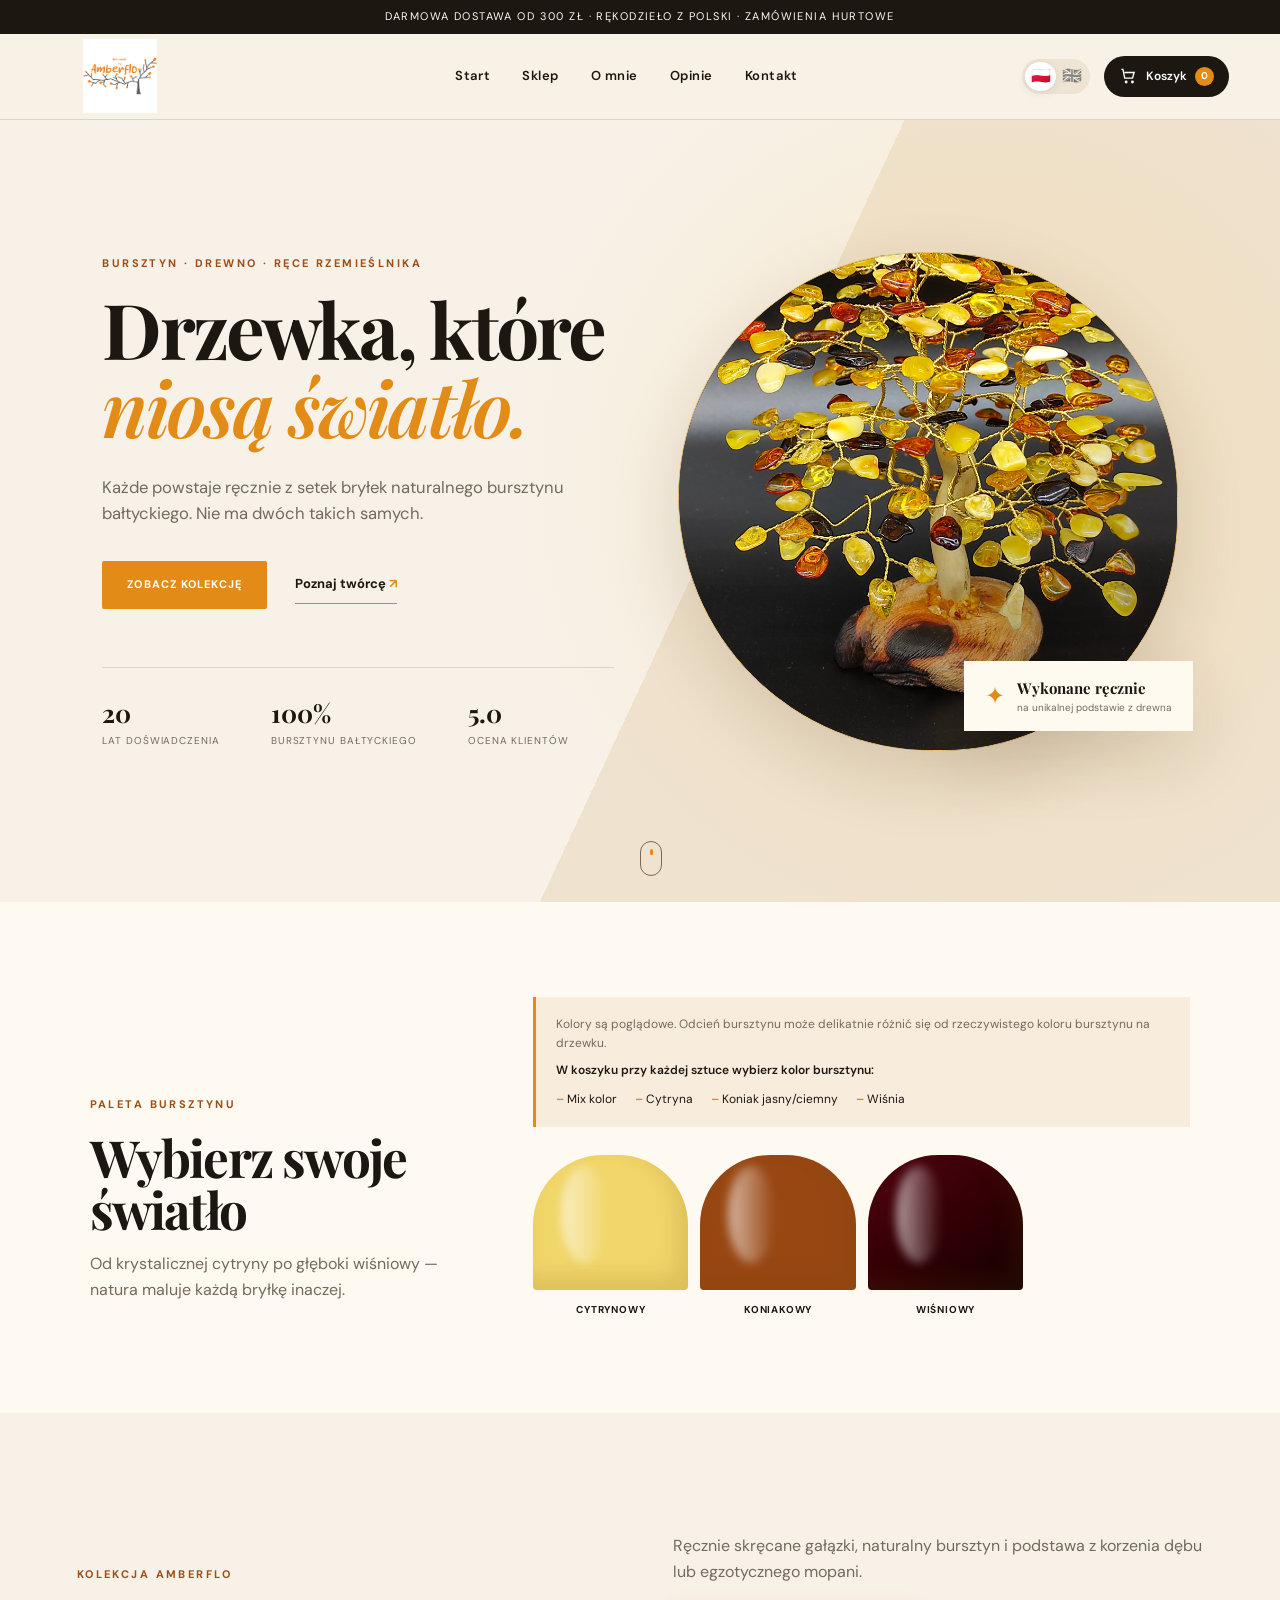
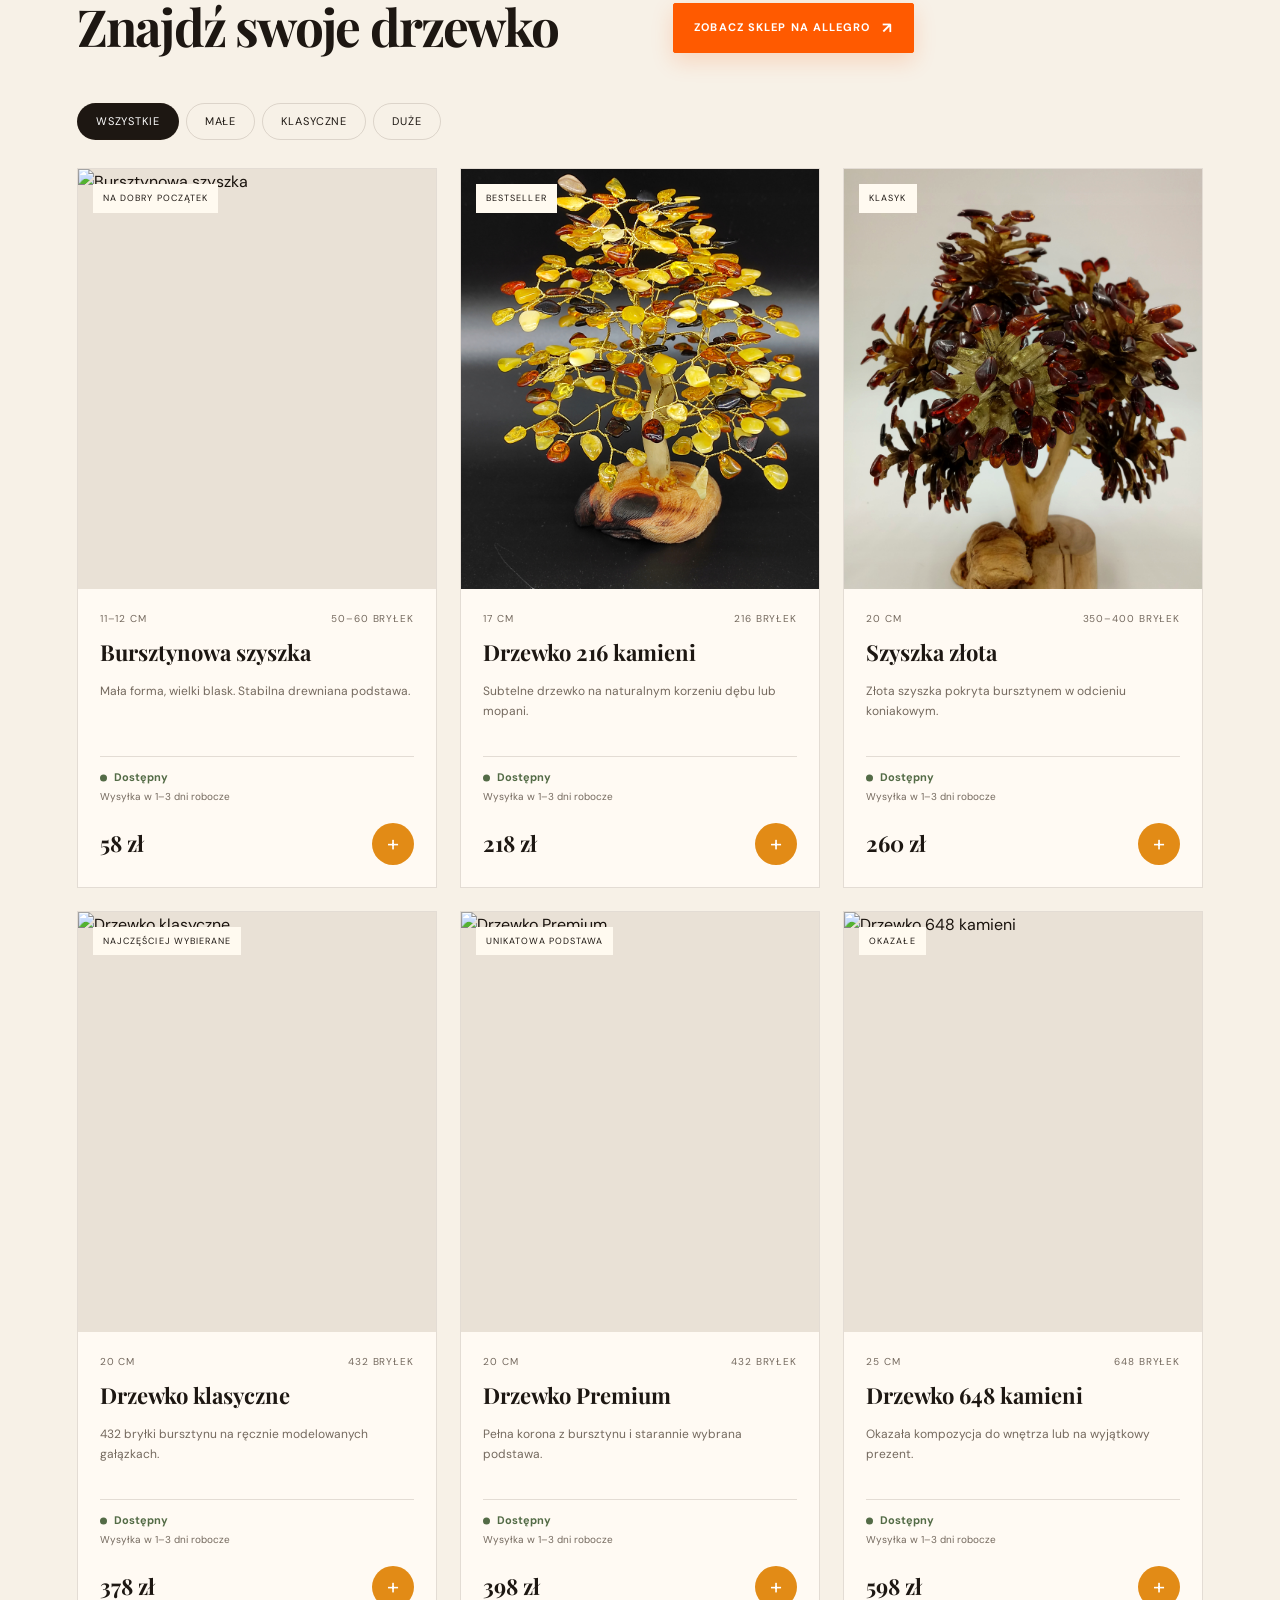
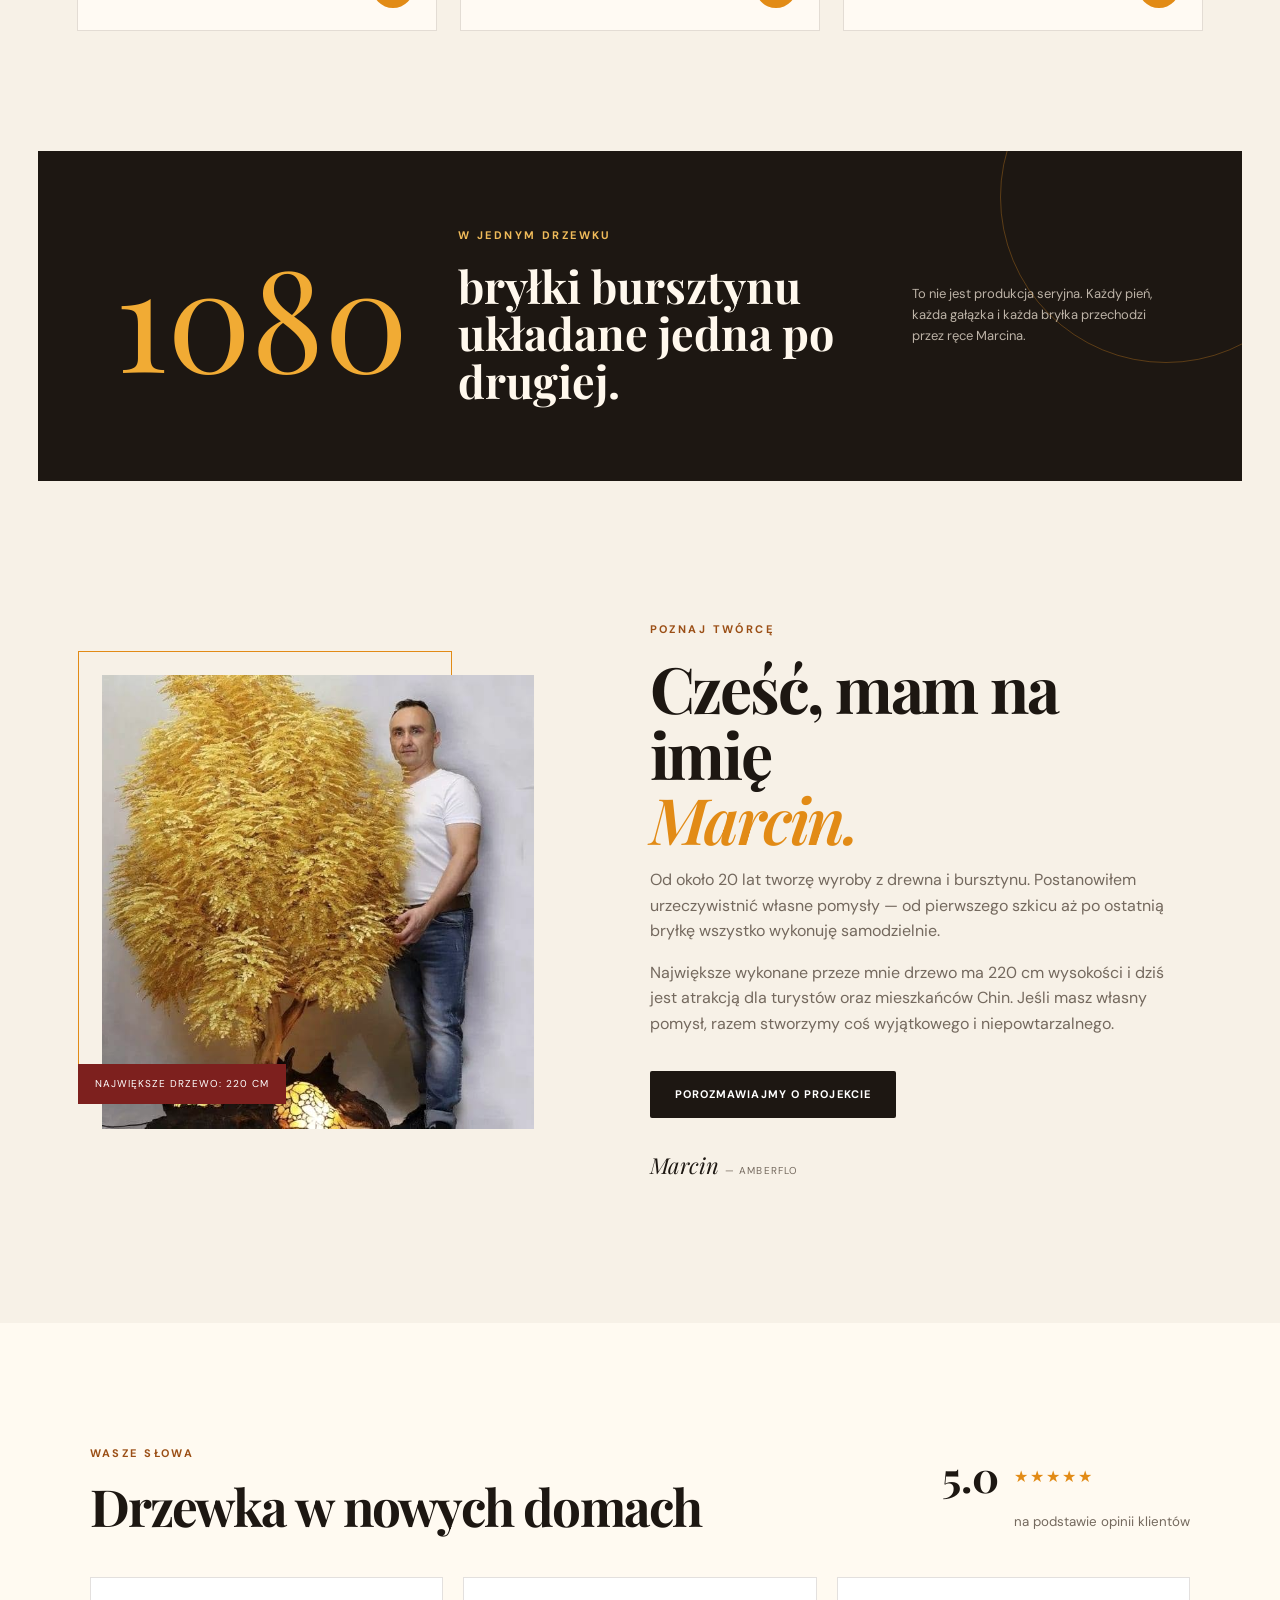
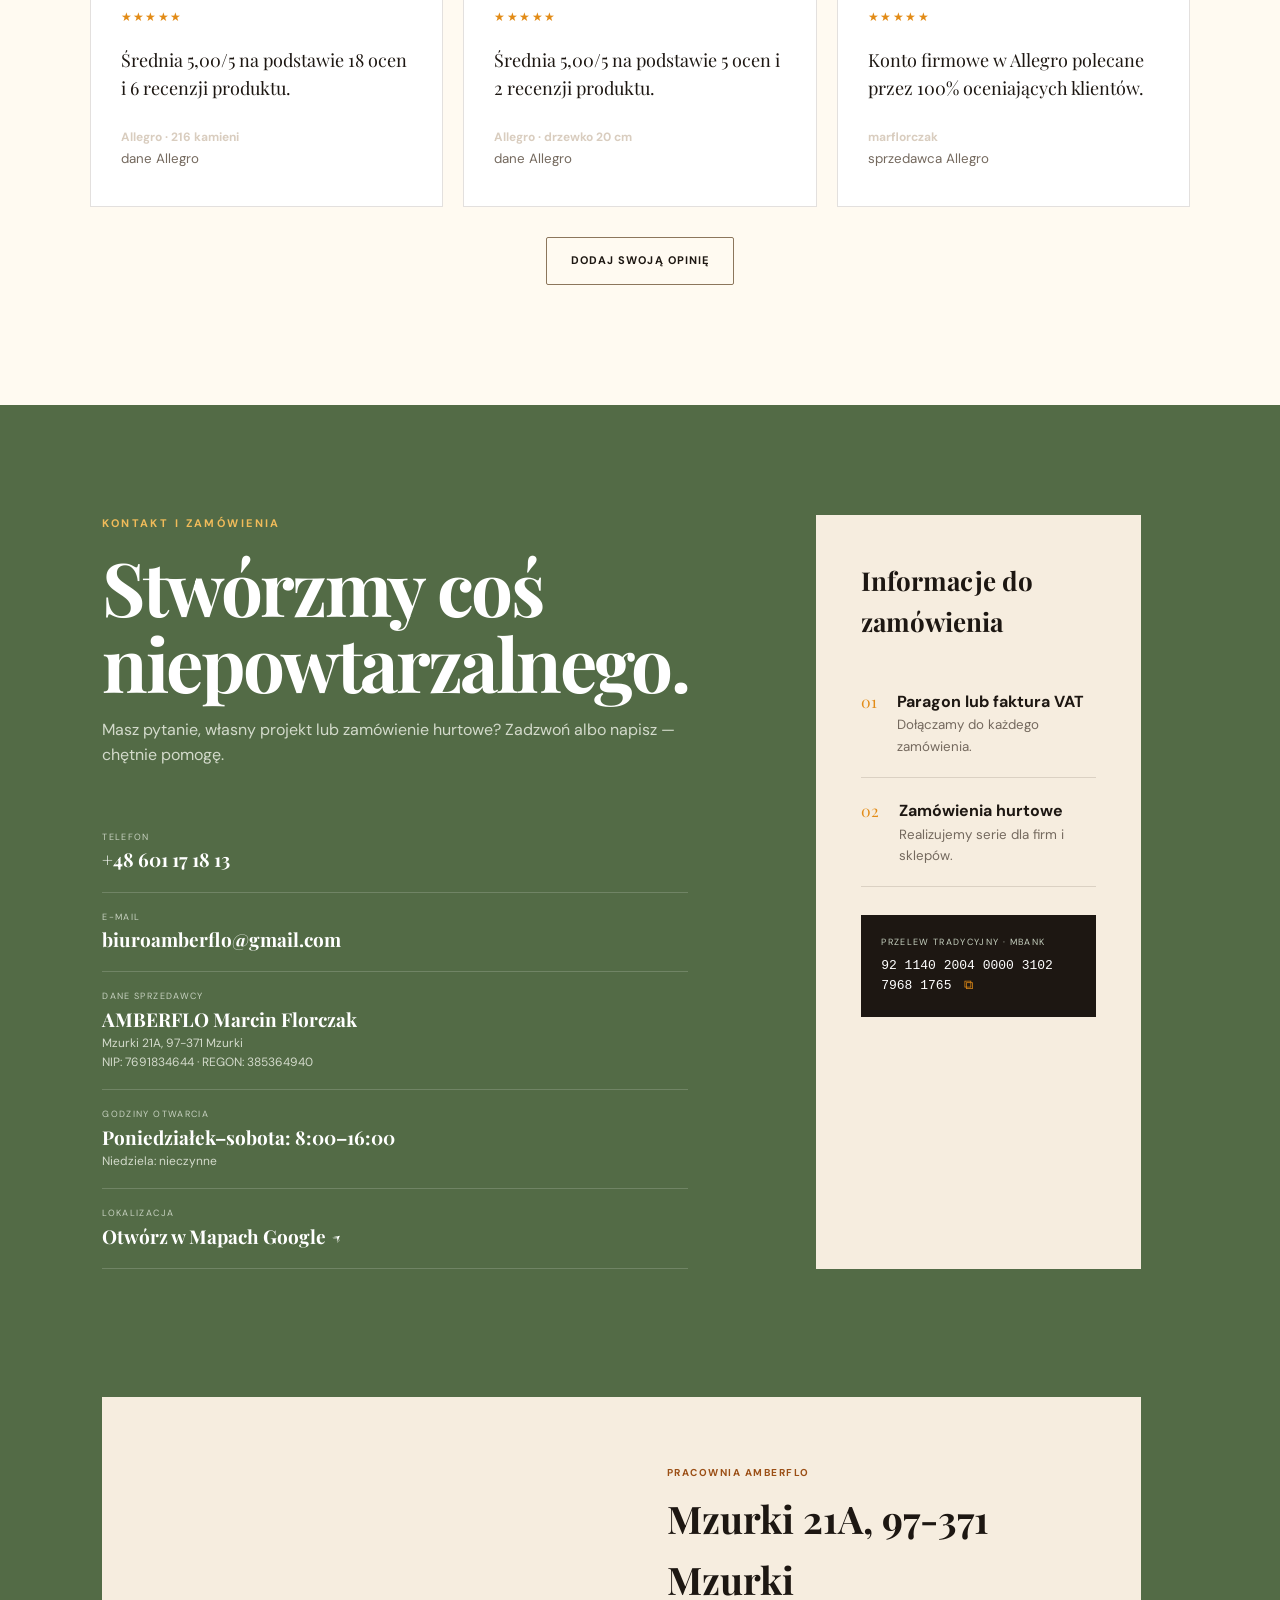
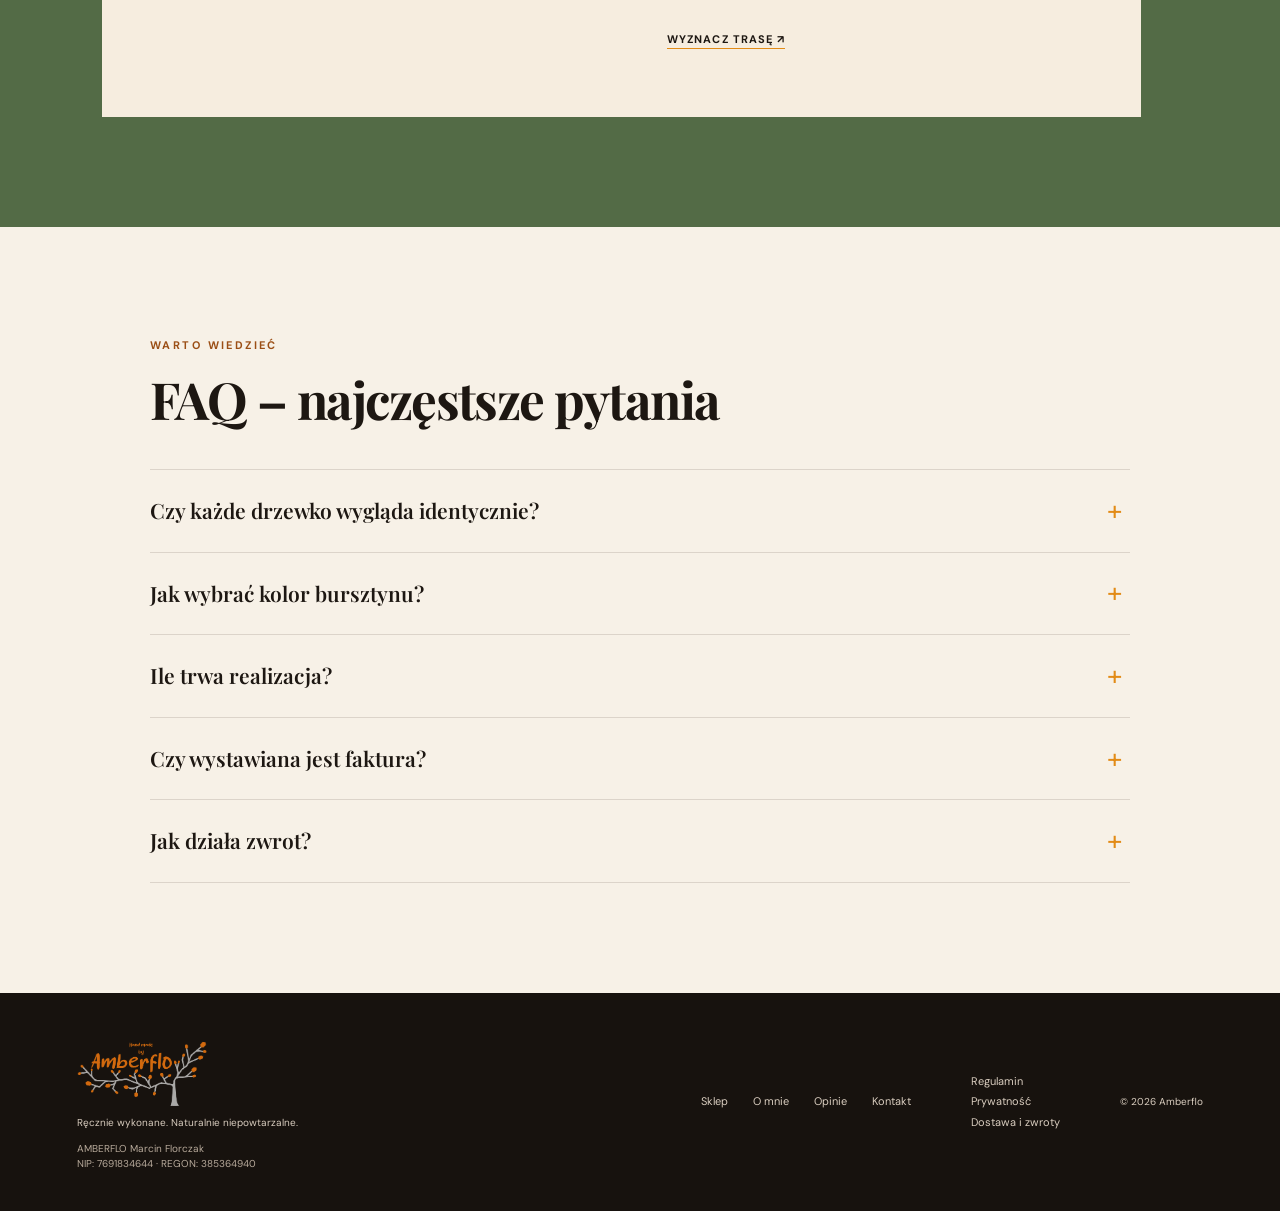
==== commit af9b5275: "Dodanie przycisku do sklepu Allegro" ====
--- a/index.html
+++ b/index.html
@@ -84,13 +84,13 @@
   <link rel="preconnect" href="https://fonts.googleapis.com">
   <link rel="preconnect" href="https://fonts.gstatic.com" crossorigin>
   <link href="https://fonts.googleapis.com/css2?family=DM+Sans:wght@400;500;600;700&family=Playfair+Display:ital,wght@0,600;0,700;1,600&display=swap" rel="stylesheet">
-  <link rel="stylesheet" href="styles.css?v=15">
+  <link rel="stylesheet" href="styles.css?v=17">
   <link rel="stylesheet" href="map.css">
   <link rel="stylesheet" href="gallery.css">
   <link rel="stylesheet" href="shipping.css?v=5">
   <script src="config.js?v=5" defer></script>
   <script src="products.js" defer></script>
-  <script src="app.js?v=23" defer></script>
+  <script src="app.js?v=24" defer></script>
   <script src="shipping.js?v=6" defer></script>
 </head>
 <body>
@@ -166,7 +166,10 @@
     <section class="shop-section" id="sklep">
       <div class="section-heading reveal">
         <div><p class="eyebrow" data-i18n="collectionEyebrow">Kolekcja Amberflo</p><h2 data-i18n="shopTitle">Znajdź swoje drzewko</h2></div>
-        <p data-i18n="shopIntro">Ręcznie skręcane gałązki, naturalny bursztyn i podstawa z korzenia dębu lub egzotycznego mopani.</p>
+        <div class="shop-intro">
+          <p data-i18n="shopIntro">Ręcznie skręcane gałązki, naturalny bursztyn i podstawa z korzenia dębu lub egzotycznego mopani.</p>
+          <a class="button allegro-button" href="https://allegro.pl/uzytkownik/marflorczak" target="_blank" rel="noopener noreferrer"><span data-i18n="allegroButton">Zobacz sklep na Allegro</span><b aria-hidden="true">↗</b></a>
+        </div>
       </div>
       <div class="filter-row" id="filterRow">
         <button class="filter active" data-filter="all" data-i18n="all">Wszystkie</button>
--- a/styles.css
+++ b/styles.css
@@ -75,4 +75,7 @@
 .faq-item summary{position:relative;padding:24px 55px 24px 0;list-style:none;cursor:pointer;font-family:var(--serif);font-size:21px;font-weight:600}.faq-item summary::-webkit-details-marker{display:none}.faq-item summary:after{content:"+";position:absolute;right:8px;top:50%;color:var(--amber);font-family:var(--sans);font-size:28px;font-weight:400;transform:translateY(-50%);transition:.25s}.faq-item[open] summary:after{transform:translateY(-50%) rotate(45deg)}
 .faq-answer{max-width:820px;padding:0 55px 25px 0;color:var(--muted);font-size:14px;line-height:1.75}.faq-answer a{color:var(--cognac);font-weight:700;text-decoration:underline;text-underline-offset:3px}
 @media(max-width:560px){.faq-section{padding:75px 22px}.faq-head{margin-bottom:28px}.faq-item summary{padding:20px 45px 20px 0;font-size:18px}.faq-answer{padding-right:20px}}
+.shop-intro{width:min(530px,100%);display:flex;flex-direction:column;align-items:flex-start;gap:18px}.shop-intro p{margin:0;color:var(--muted)}
+.allegro-button{padding:12px 20px;background:#ff5a00;border-color:#ff5a00;color:#fff;box-shadow:0 8px 22px rgba(255,90,0,.18)}.allegro-button:hover{background:#e54f00;transform:translateY(-2px)}.allegro-button b{margin-left:3px;font-size:15px}
+@media(max-width:820px){.shop-intro{margin-top:22px}.allegro-button{margin-top:2px}}
 .cart-item-main{min-width:0}.cart-color-list{margin-top:12px;display:grid;gap:8px}.cart-color-choice{display:flex;flex-direction:column;gap:5px}.cart-color-choice span{font-size:9px;text-transform:uppercase;letter-spacing:.09em;font-weight:700;color:var(--cognac)}.cart-color-choice select{width:100%;border:1px solid var(--line);background:#fffaf3;padding:9px 10px;outline:none;color:var(--ink);font-size:12px}.cart-color-choice select:focus{border-color:var(--amber)}
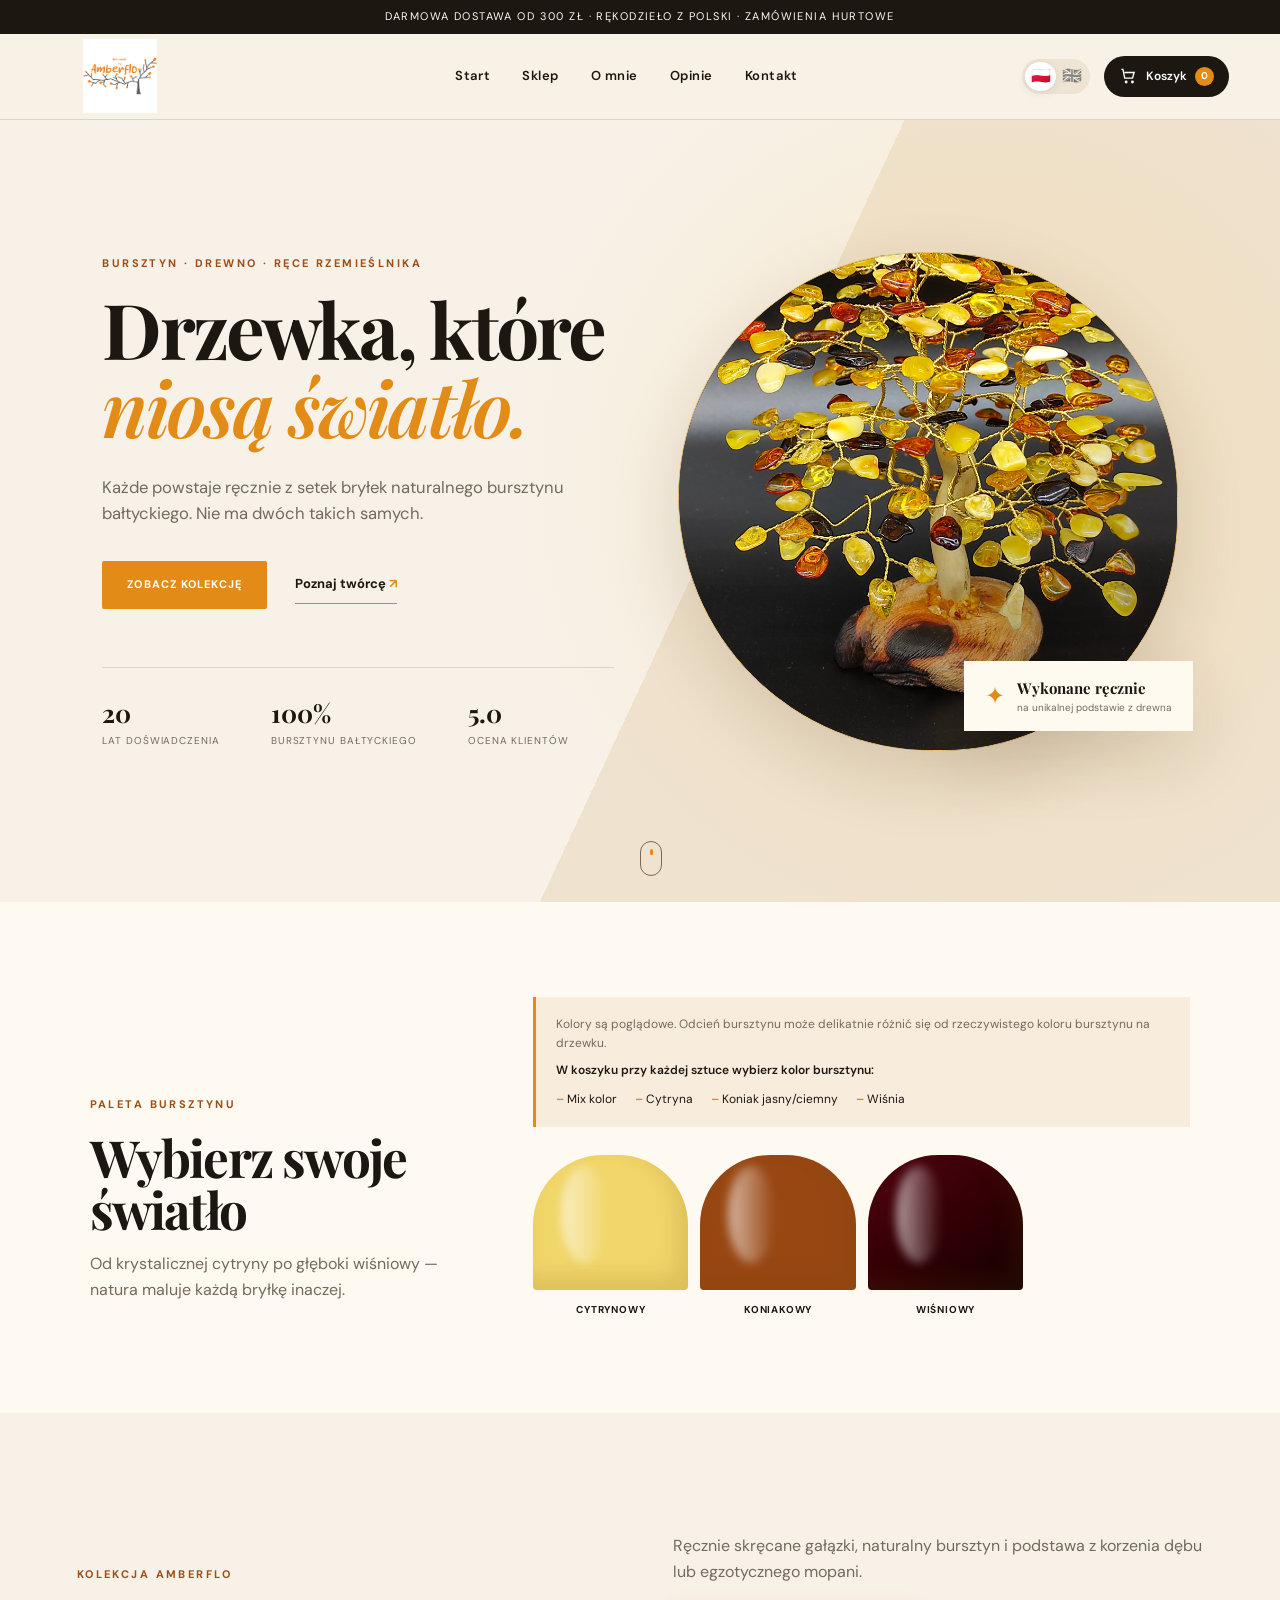
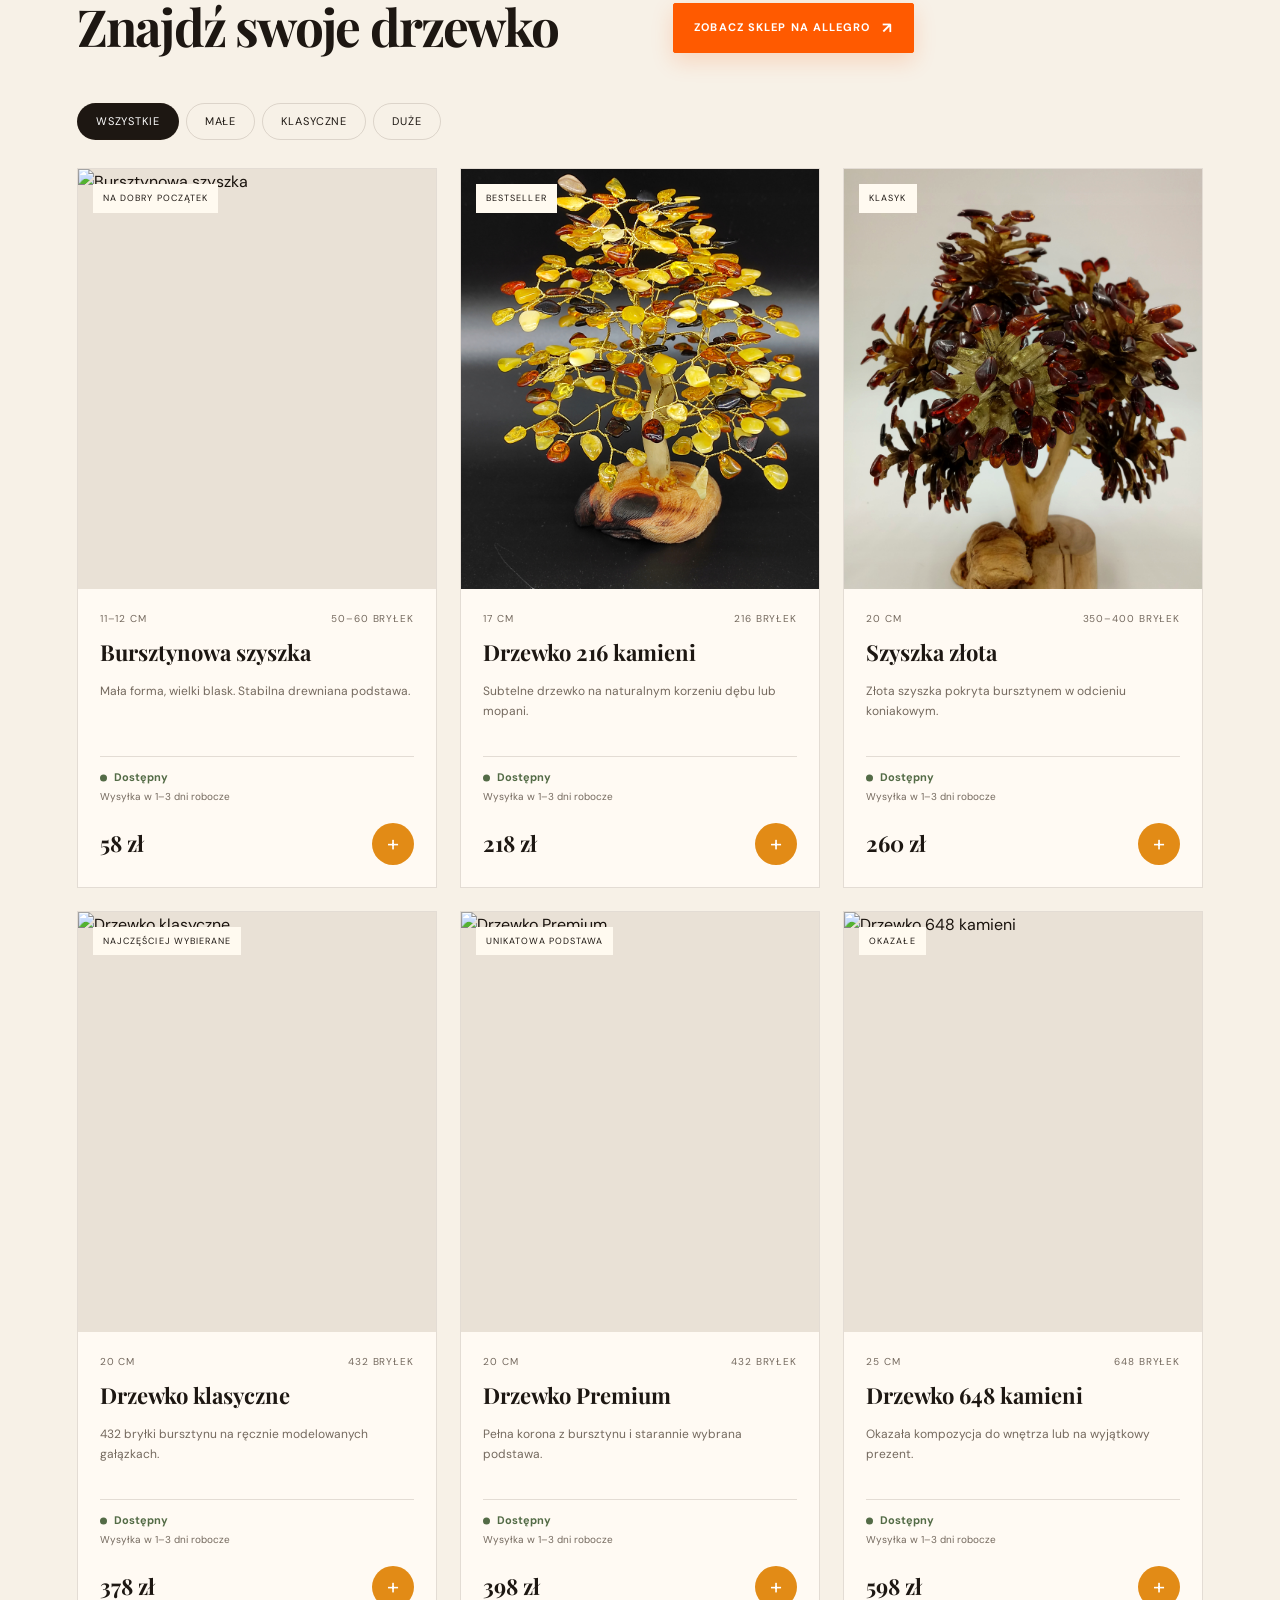
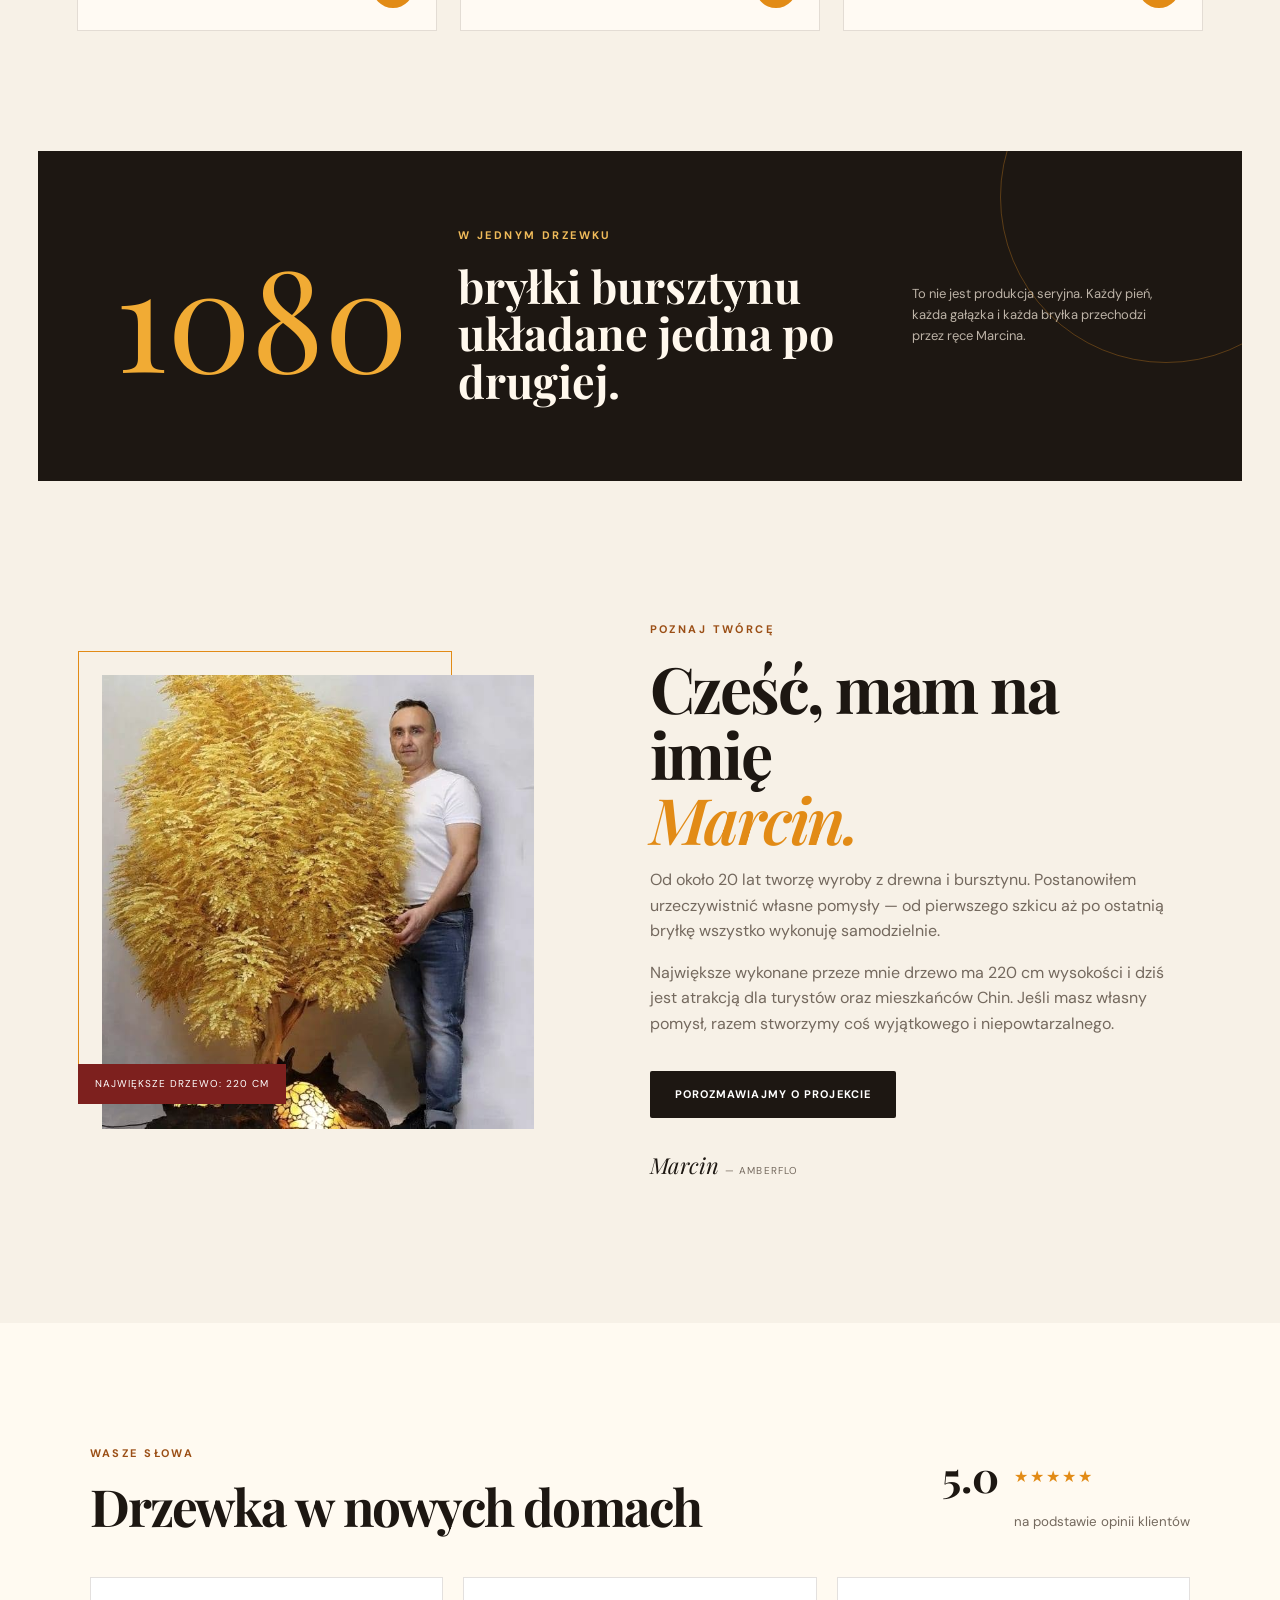
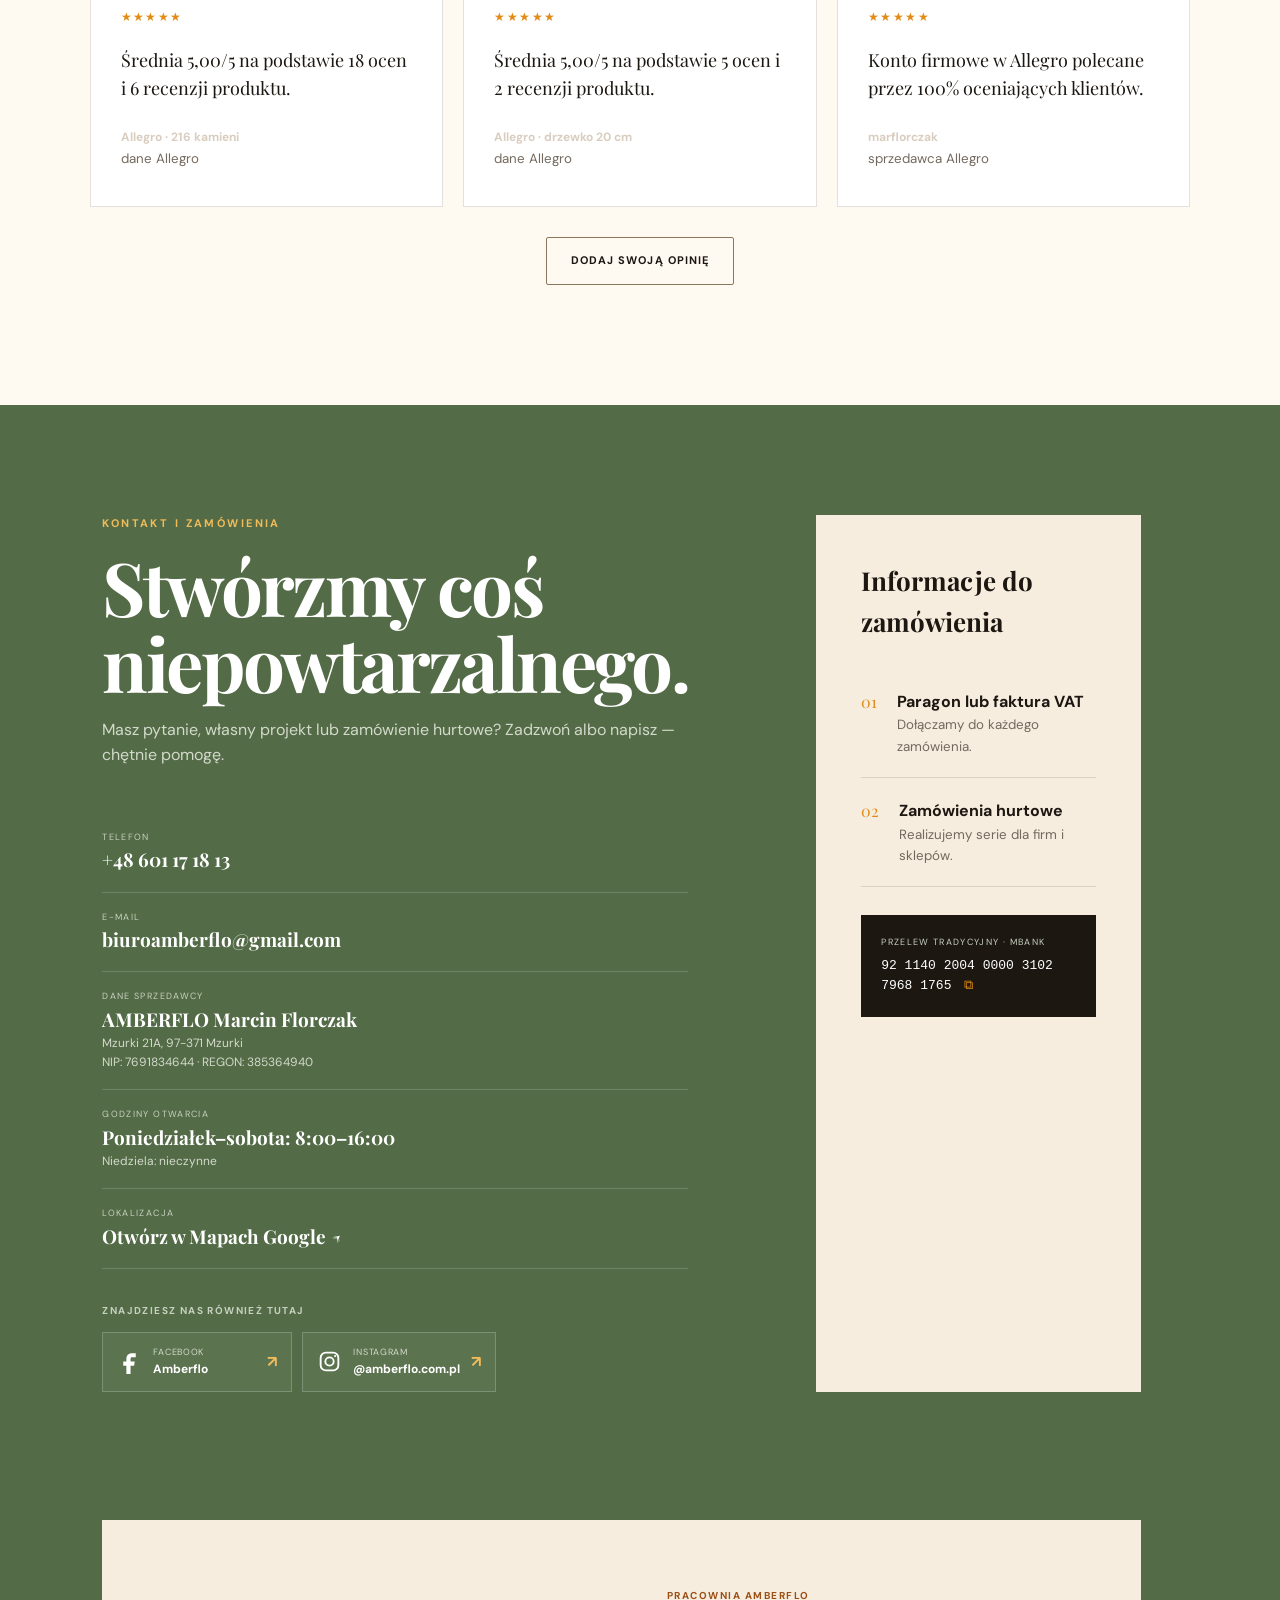
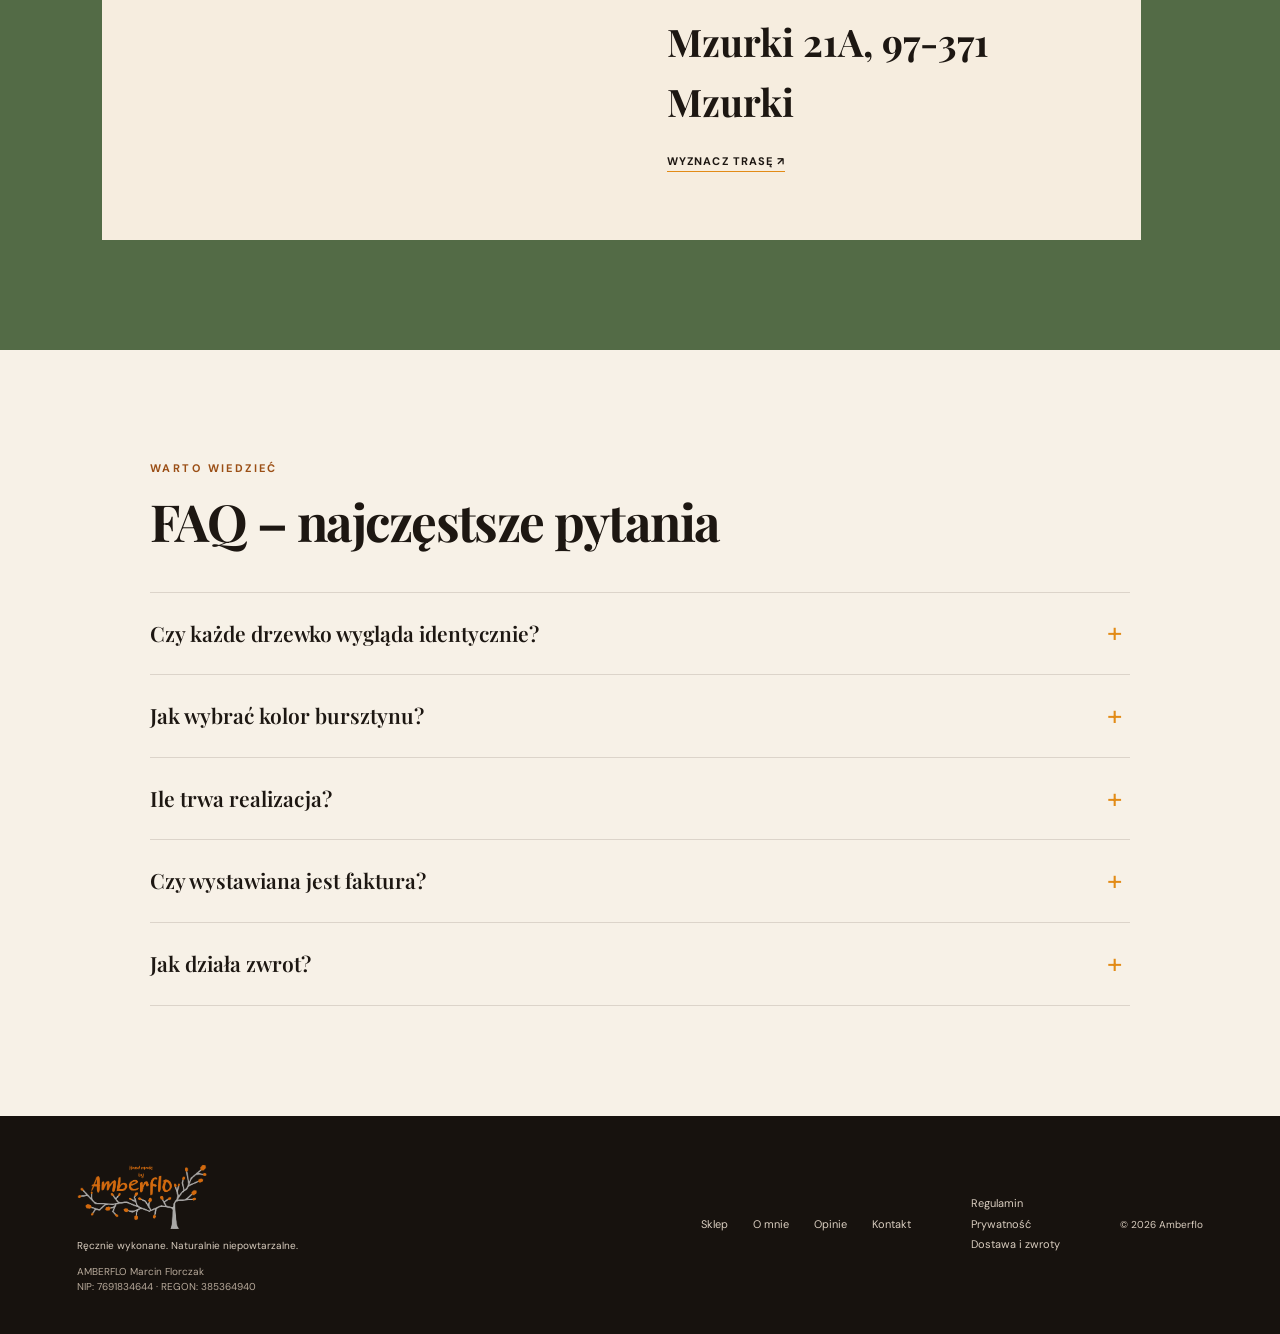
==== commit 4cfb46c5: "Dodanie linkow Facebook Instagram i Allegro" ====
--- a/index.html
+++ b/index.html
@@ -84,13 +84,13 @@
   <link rel="preconnect" href="https://fonts.googleapis.com">
   <link rel="preconnect" href="https://fonts.gstatic.com" crossorigin>
   <link href="https://fonts.googleapis.com/css2?family=DM+Sans:wght@400;500;600;700&family=Playfair+Display:ital,wght@0,600;0,700;1,600&display=swap" rel="stylesheet">
-  <link rel="stylesheet" href="styles.css?v=17">
+  <link rel="stylesheet" href="styles.css?v=18">
   <link rel="stylesheet" href="map.css">
   <link rel="stylesheet" href="gallery.css">
   <link rel="stylesheet" href="shipping.css?v=5">
   <script src="config.js?v=5" defer></script>
   <script src="products.js" defer></script>
-  <script src="app.js?v=24" defer></script>
+  <script src="app.js?v=25" defer></script>
   <script src="shipping.js?v=6" defer></script>
 </head>
 <body>
@@ -223,6 +223,19 @@
           </div>
           <div class="contact-hours"><span data-i18n="openingHours">Godziny otwarcia</span><b data-i18n="openingHoursValue">Poniedziałek–sobota: 8:00–16:00</b><small data-i18n="closedSunday">Niedziela: nieczynne</small></div>
           <a href="https://share.google/VyxCHpI981VujpAzx" target="_blank" rel="noreferrer"><span data-i18n="location">Lokalizacja</span><b data-i18n="openMap">Otwórz w Mapach Google ↗</b></a>
+        </div>
+        <div class="social-follow">
+          <p data-i18n="socialFindUs">Znajdziesz nas również tutaj</p>
+          <div class="social-buttons">
+            <a class="social-link facebook-link" href="https://www.facebook.com/profile.php?id=100063929897375" target="_blank" rel="noopener noreferrer" aria-label="Amberflo na Facebooku">
+              <svg viewBox="0 0 24 24" aria-hidden="true"><path d="M14.5 8H18V4h-3.5C10.8 4 9 6.2 9 9.5V12H6v4h3v8h4v-8h3.4l.6-4h-4V9.7c0-1.2.4-1.7 1.5-1.7Z"/></svg>
+              <span><small>Facebook</small><b>Amberflo</b></span><strong aria-hidden="true">↗</strong>
+            </a>
+            <a class="social-link instagram-link" href="https://www.instagram.com/amberflo.com.pl/" target="_blank" rel="noopener noreferrer" aria-label="Amberflo na Instagramie">
+              <svg viewBox="0 0 24 24" aria-hidden="true"><rect x="3.5" y="3.5" width="17" height="17" rx="5"/><circle cx="12" cy="12" r="4"/><circle cx="17.4" cy="6.8" r="1" class="instagram-dot"/></svg>
+              <span><small>Instagram</small><b>@amberflo.com.pl</b></span><strong aria-hidden="true">↗</strong>
+            </a>
+          </div>
         </div>
       </div>
       <div class="order-info reveal">
--- a/styles.css
+++ b/styles.css
@@ -78,4 +78,6 @@
 .shop-intro{width:min(530px,100%);display:flex;flex-direction:column;align-items:flex-start;gap:18px}.shop-intro p{margin:0;color:var(--muted)}
 .allegro-button{padding:12px 20px;background:#ff5a00;border-color:#ff5a00;color:#fff;box-shadow:0 8px 22px rgba(255,90,0,.18)}.allegro-button:hover{background:#e54f00;transform:translateY(-2px)}.allegro-button b{margin-left:3px;font-size:15px}
 @media(max-width:820px){.shop-intro{margin-top:22px}.allegro-button{margin-top:2px}}
+.social-follow{margin-top:34px}.social-follow>p{margin:0 0 13px;color:#c7d1c0;font-size:10px;font-weight:700;letter-spacing:.14em;text-transform:uppercase}.social-buttons{display:flex;flex-wrap:wrap;gap:10px}.social-link{min-width:190px;display:flex;align-items:center;gap:11px;padding:12px 14px;border:1px solid #ffffff35;background:#ffffff0d;color:#fff;transition:.25s}.social-link:hover{border-color:#ffffff8a;background:#ffffff18;transform:translateY(-2px)}.social-link svg{width:25px;height:25px;flex:0 0 25px;fill:currentColor}.social-link.instagram-link svg{fill:none;stroke:currentColor;stroke-width:1.8}.social-link.instagram-link .instagram-dot{fill:currentColor;stroke:none}.social-link span{min-width:0;display:flex;flex:1;flex-direction:column}.social-link small{color:#d3dacb;font-size:9px;letter-spacing:.08em;text-transform:uppercase}.social-link b{overflow:hidden;font-size:12px;text-overflow:ellipsis;white-space:nowrap}.social-link strong{color:#f0bb5a;font-size:16px}
+@media(max-width:560px){.social-buttons{display:grid;grid-template-columns:1fr}.social-link{width:100%;min-width:0}}
 .cart-item-main{min-width:0}.cart-color-list{margin-top:12px;display:grid;gap:8px}.cart-color-choice{display:flex;flex-direction:column;gap:5px}.cart-color-choice span{font-size:9px;text-transform:uppercase;letter-spacing:.09em;font-weight:700;color:var(--cognac)}.cart-color-choice select{width:100%;border:1px solid var(--line);background:#fffaf3;padding:9px 10px;outline:none;color:var(--ink);font-size:12px}.cart-color-choice select:focus{border-color:var(--amber)}
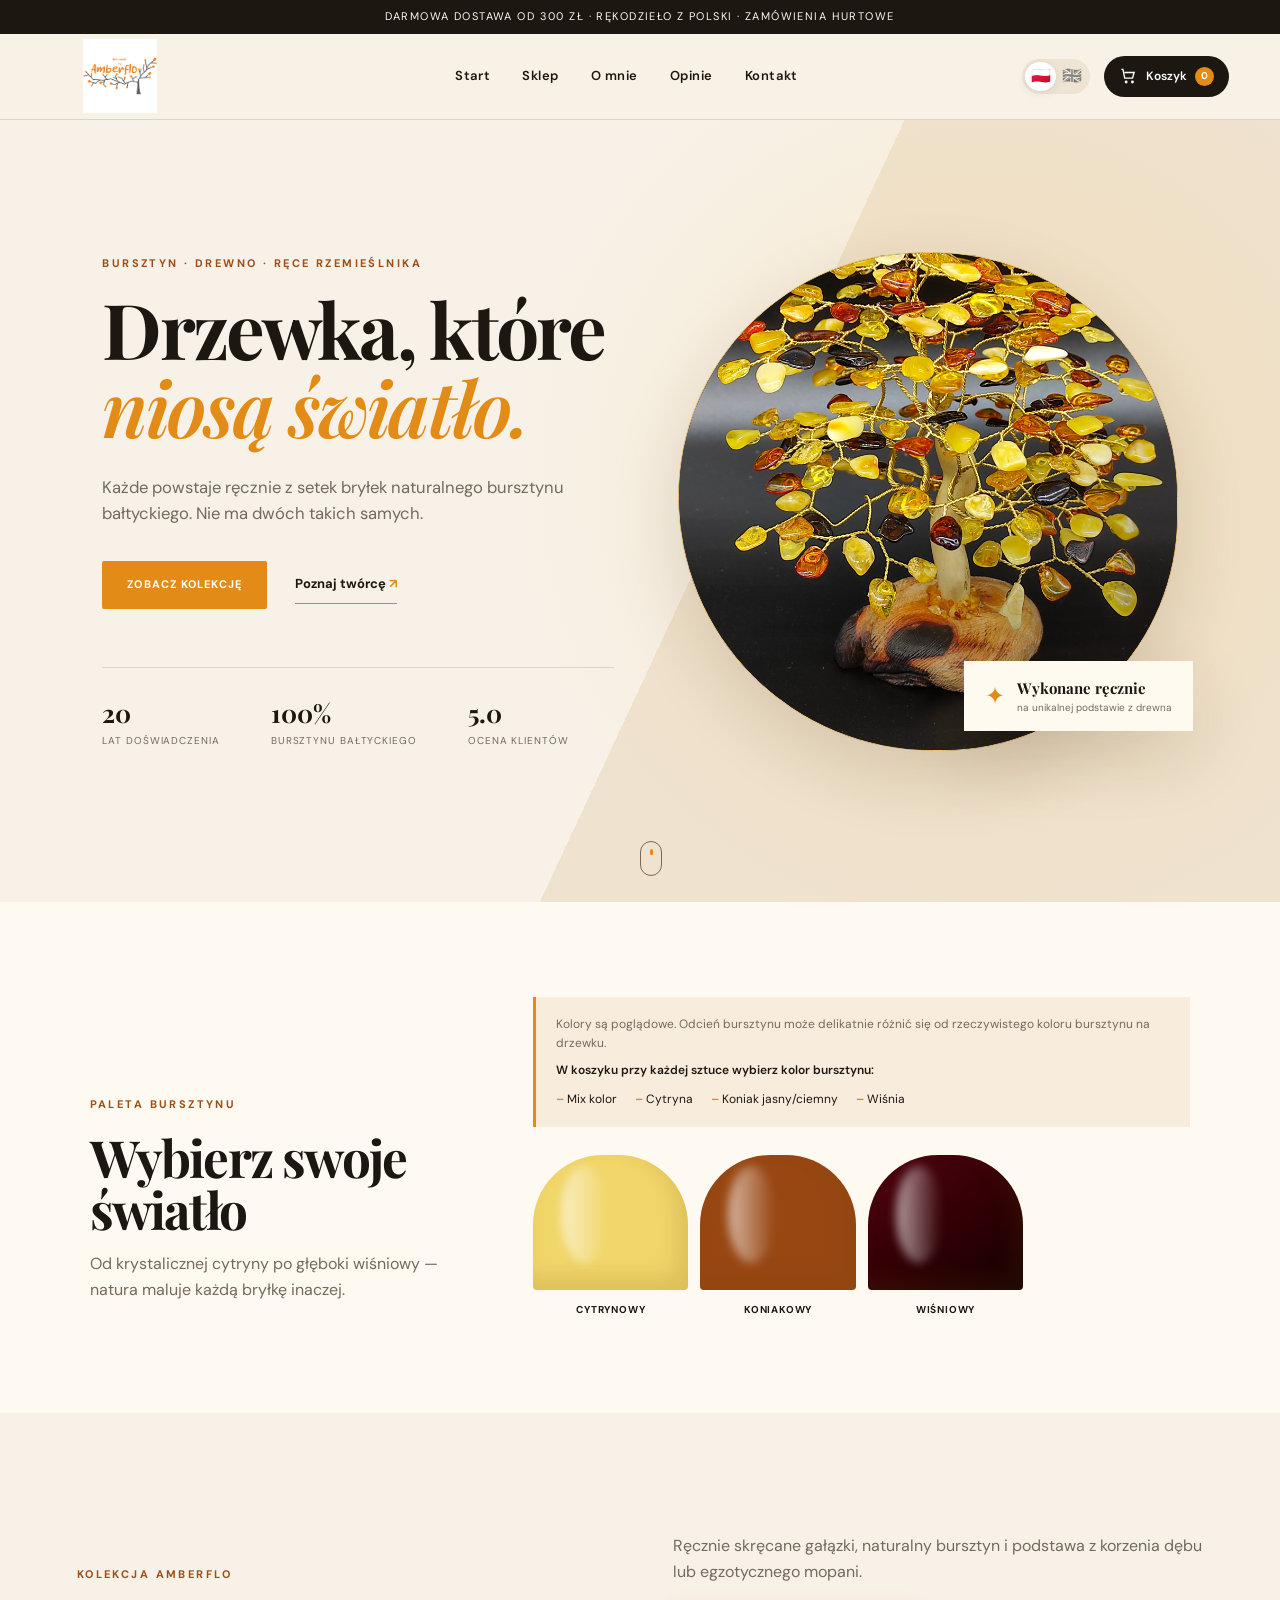
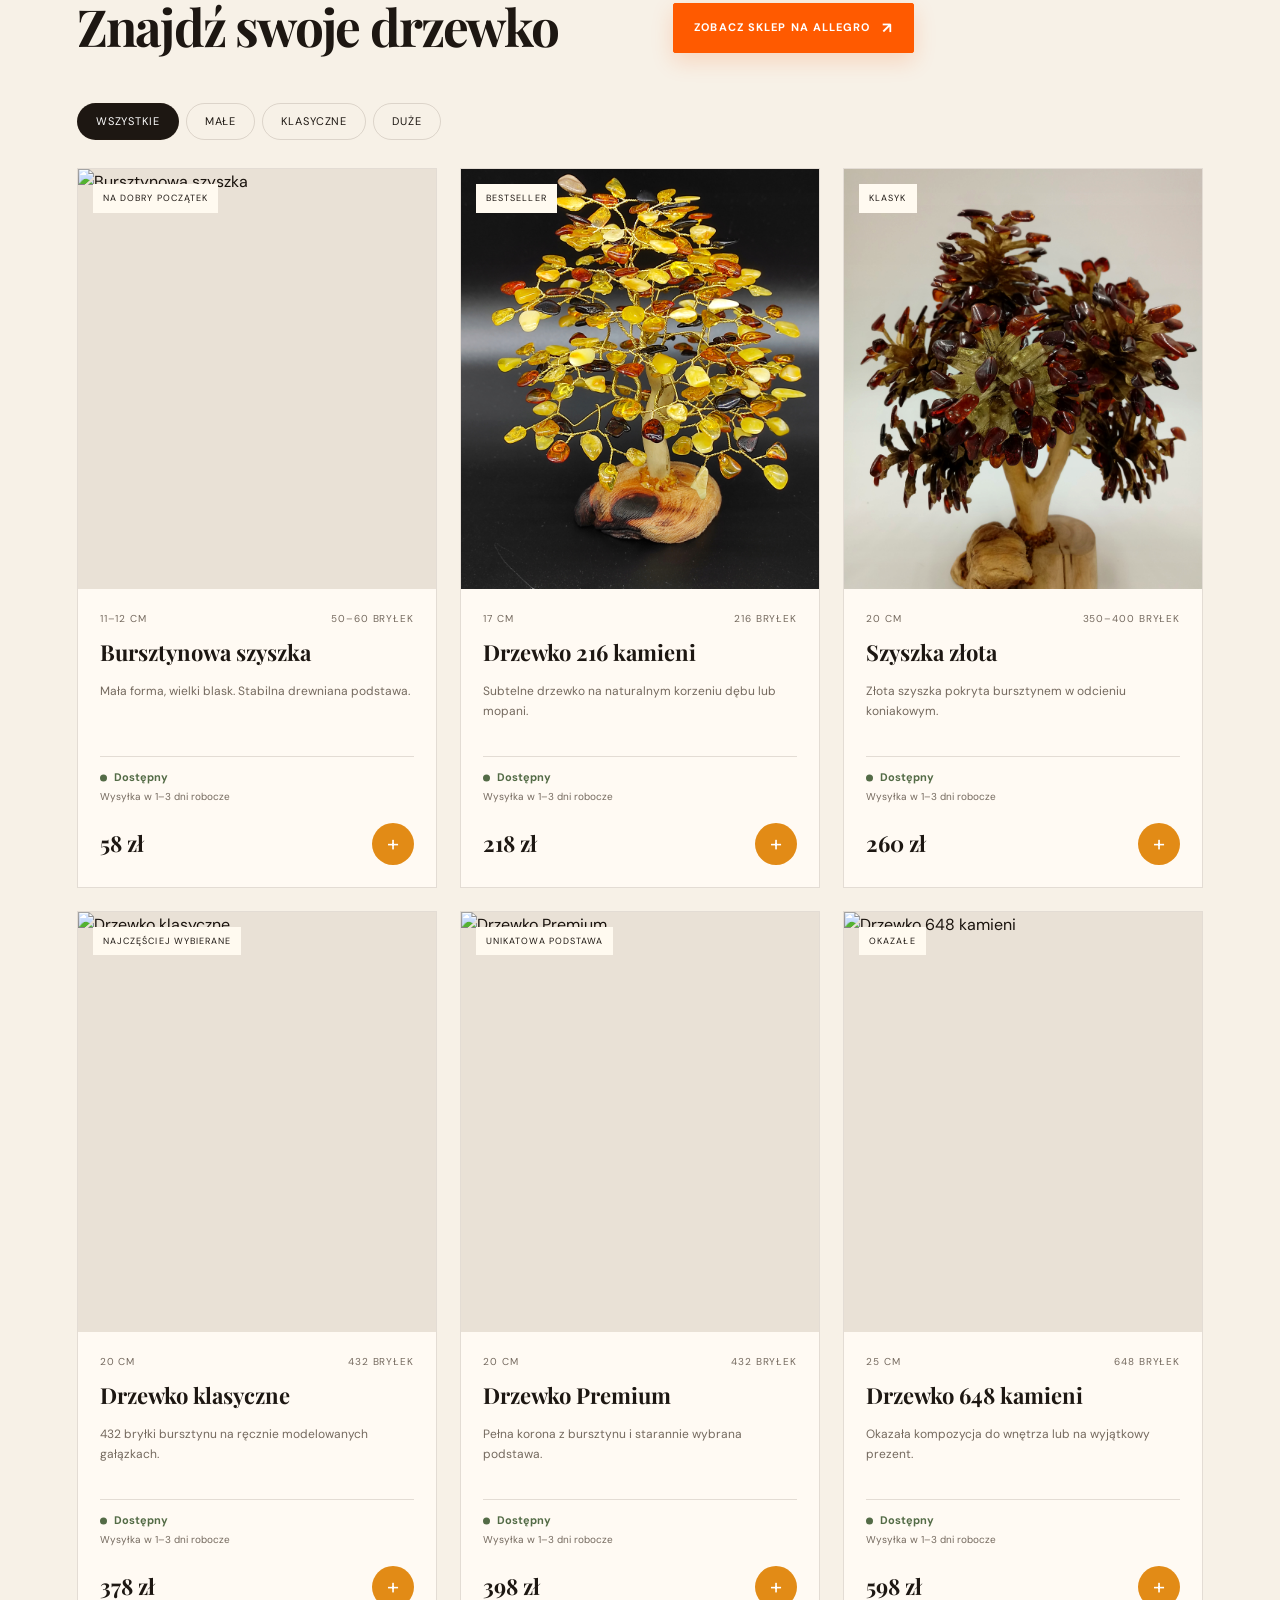
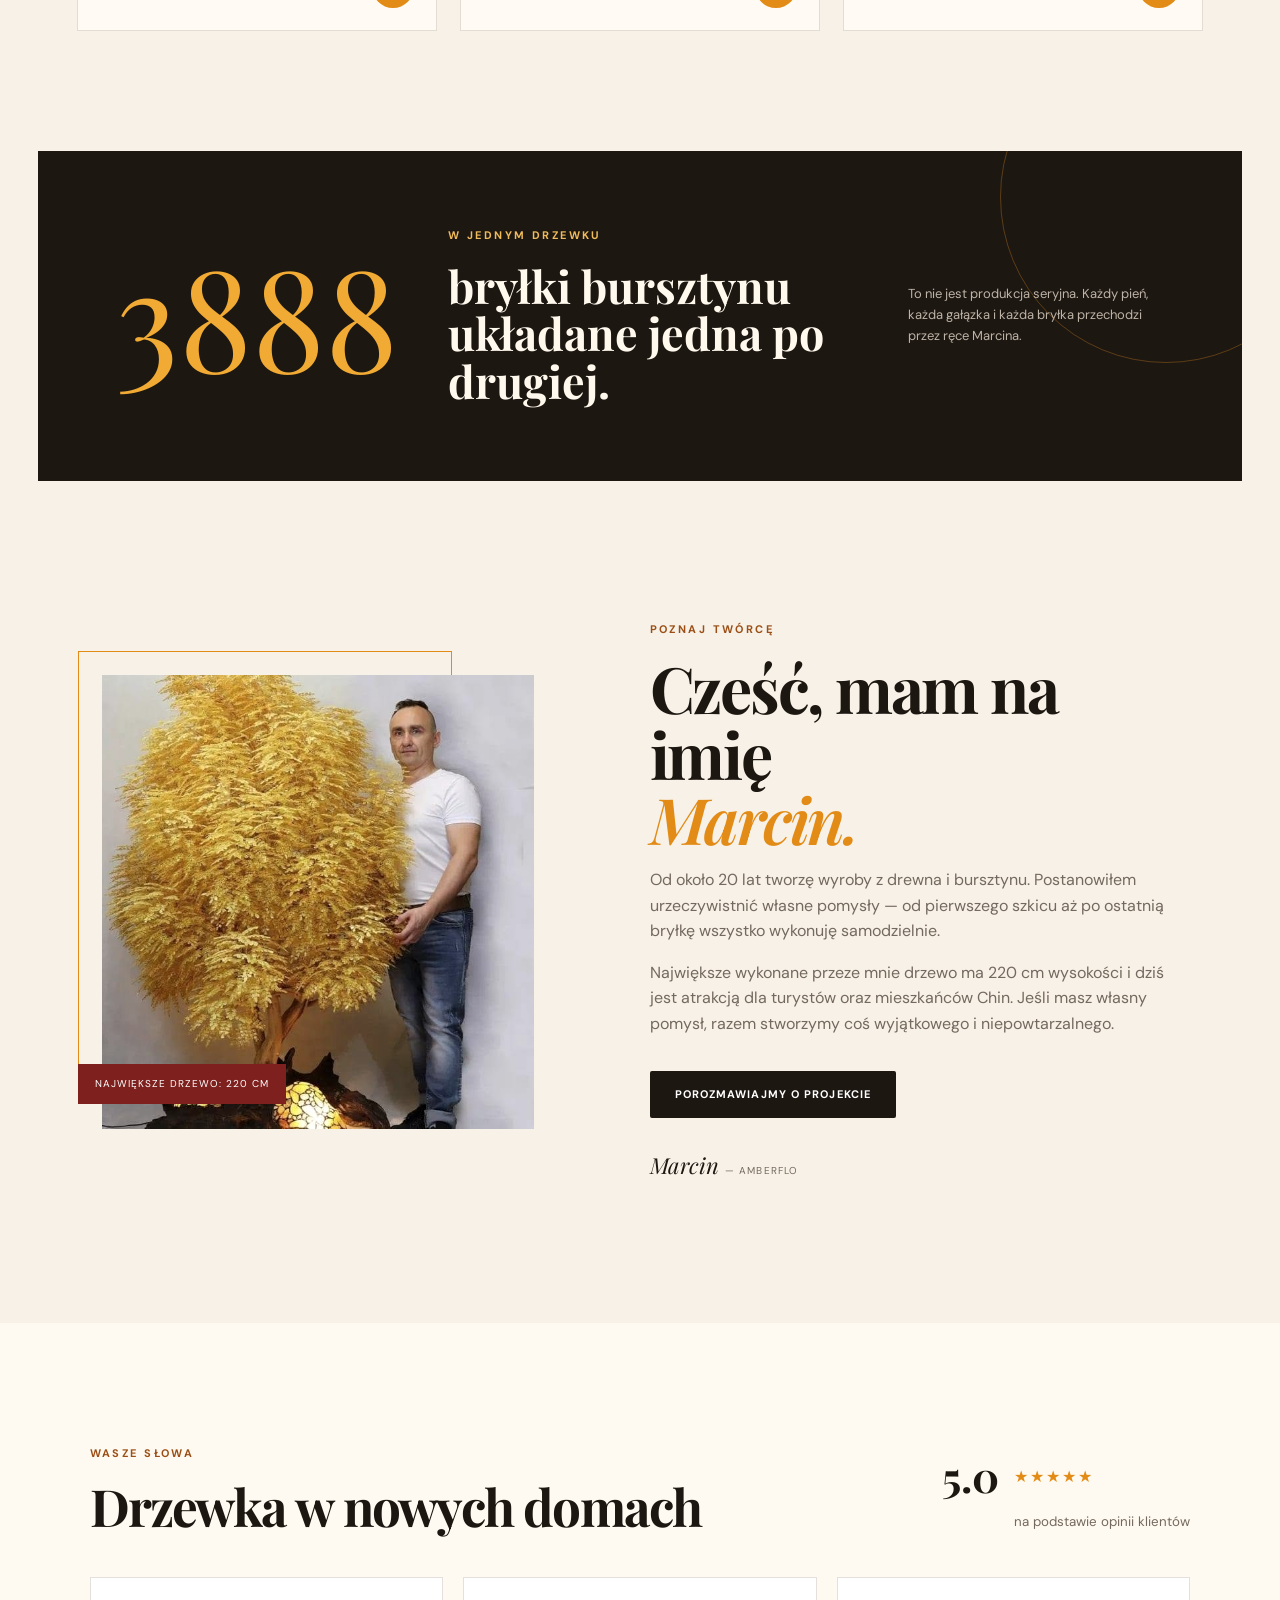
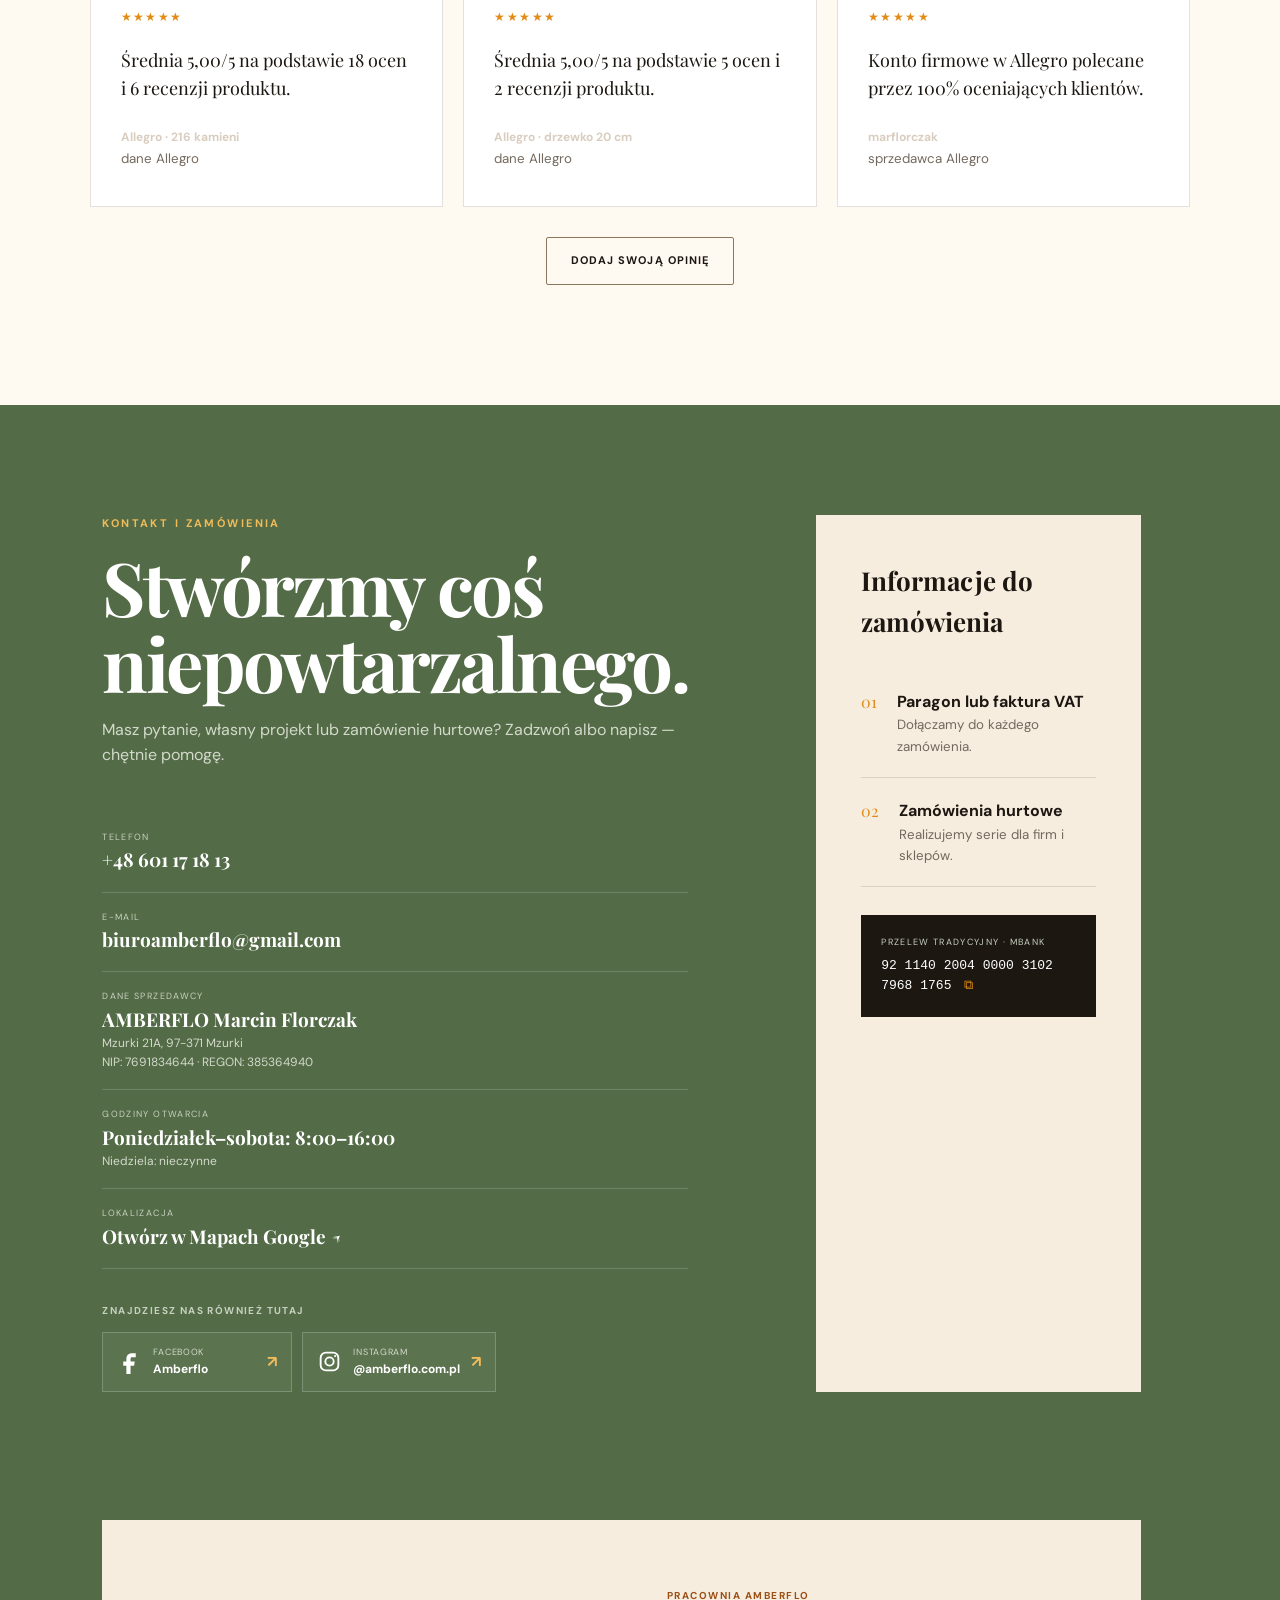
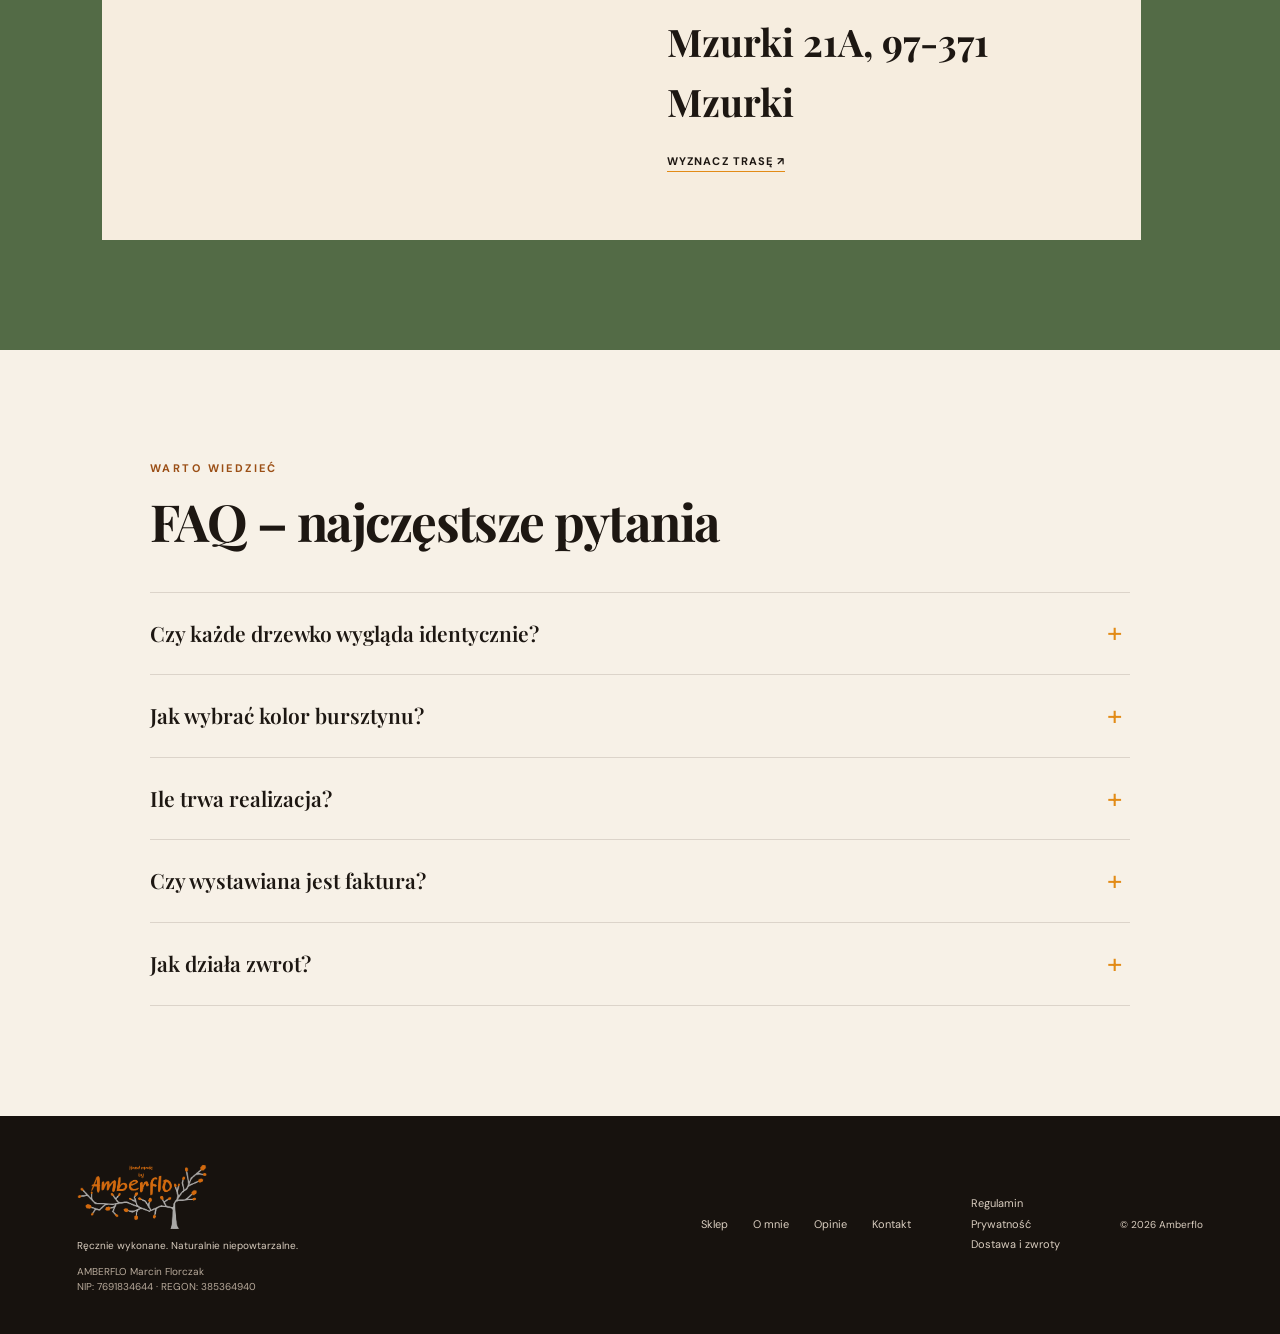
==== commit b5fe1f77: "Aktualizacja liczby kamieni w drzewku" ====
--- a/index.html
+++ b/index.html
@@ -181,7 +181,7 @@
     </section>
 
     <section class="craft-banner reveal">
-      <div class="craft-number">1080</div>
+      <div class="craft-number">3888</div>
       <div><p class="eyebrow light" data-i18n="inOneTree">W jednym drzewku</p><h2 data-i18n="piecesTitle">bryłki bursztynu<br>układane jedna po drugiej.</h2></div>
       <p data-i18n="piecesText">To nie jest produkcja seryjna. Każdy pień, każda gałązka i każda bryłka przechodzi przez ręce Marcina.</p>
     </section>
